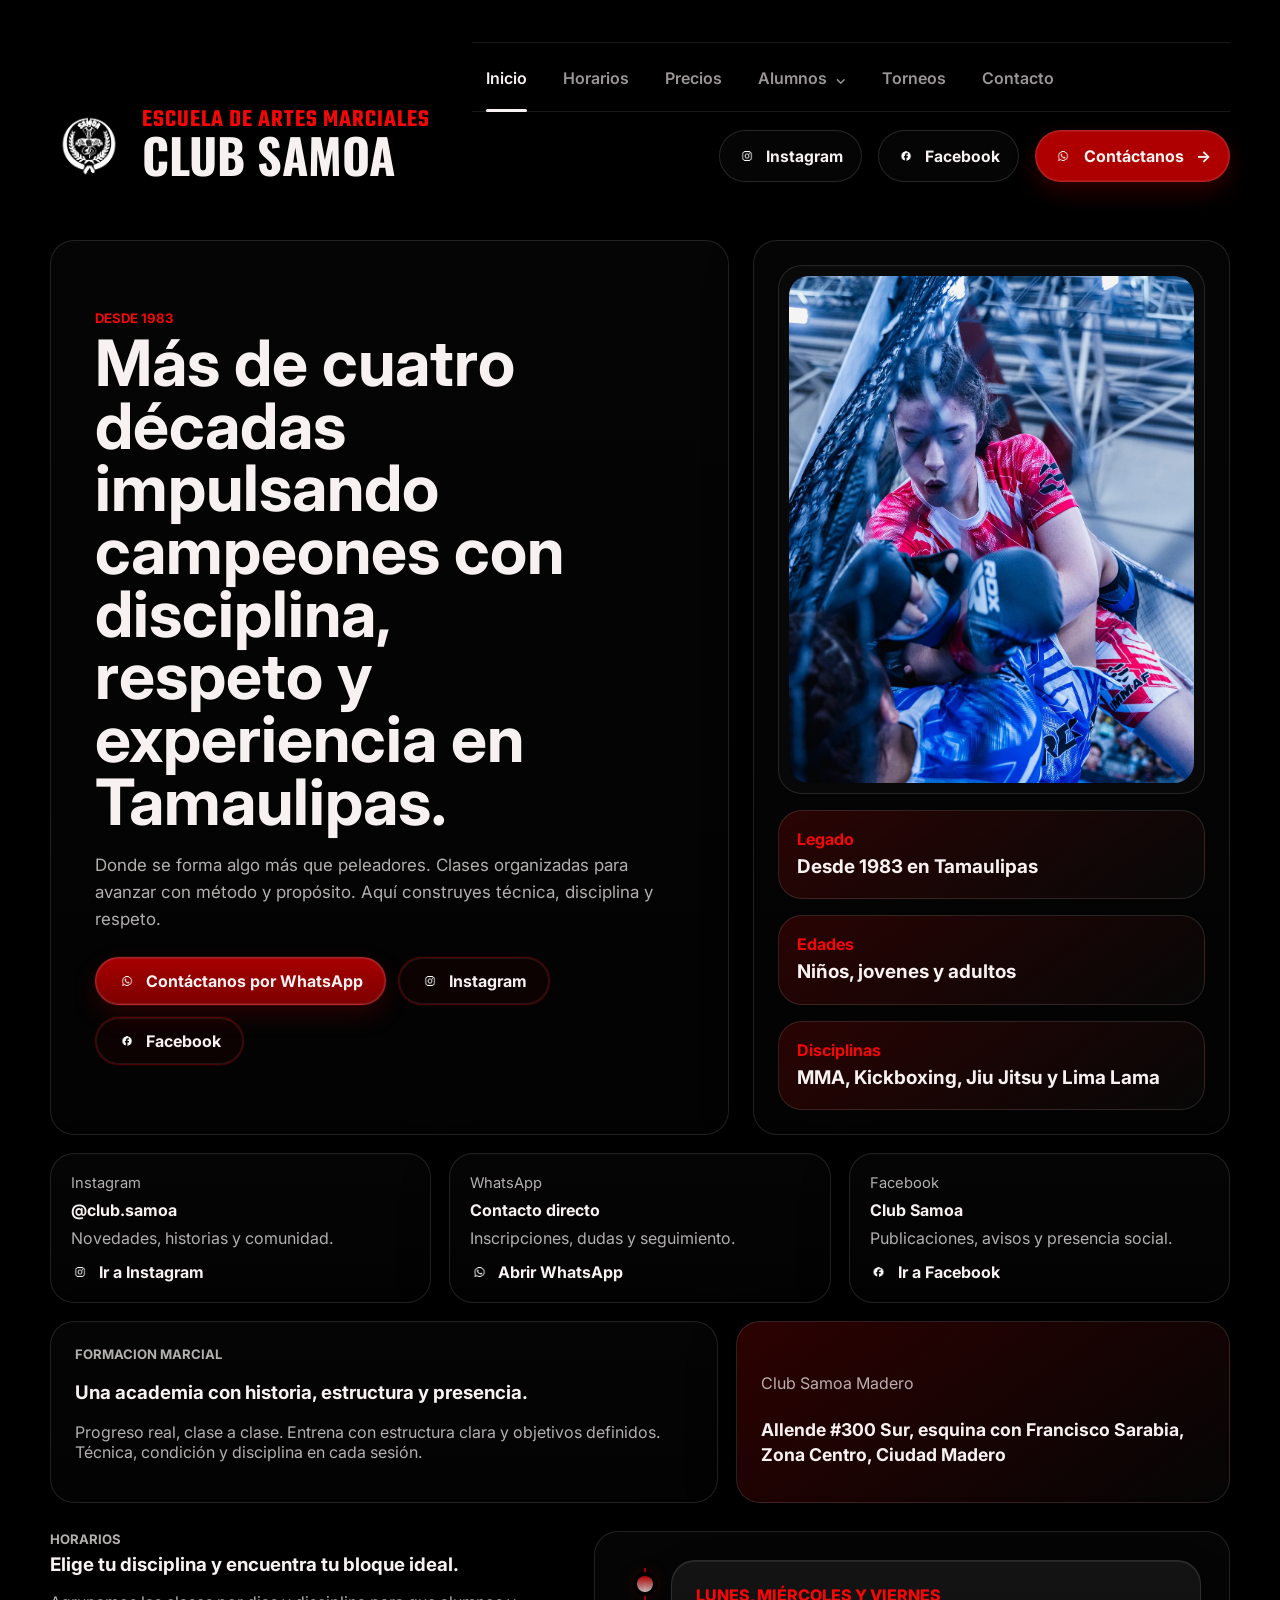
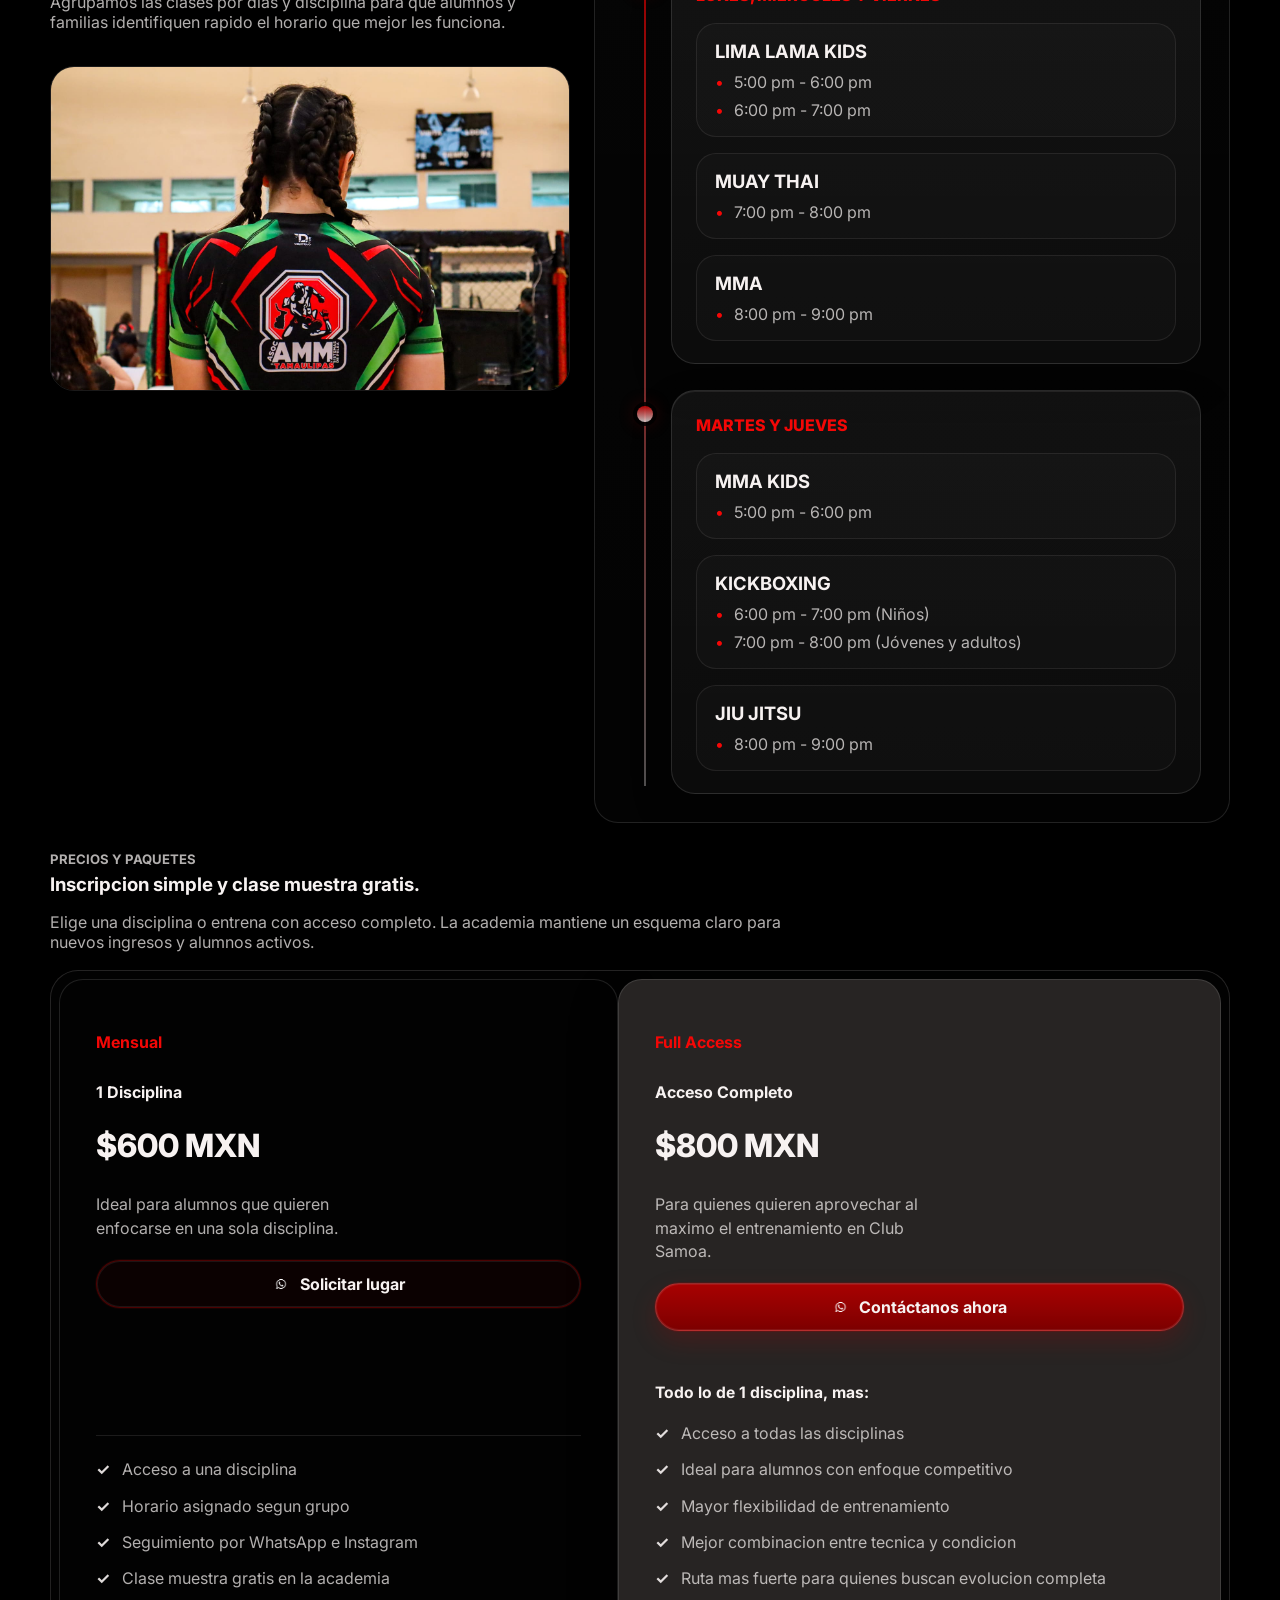
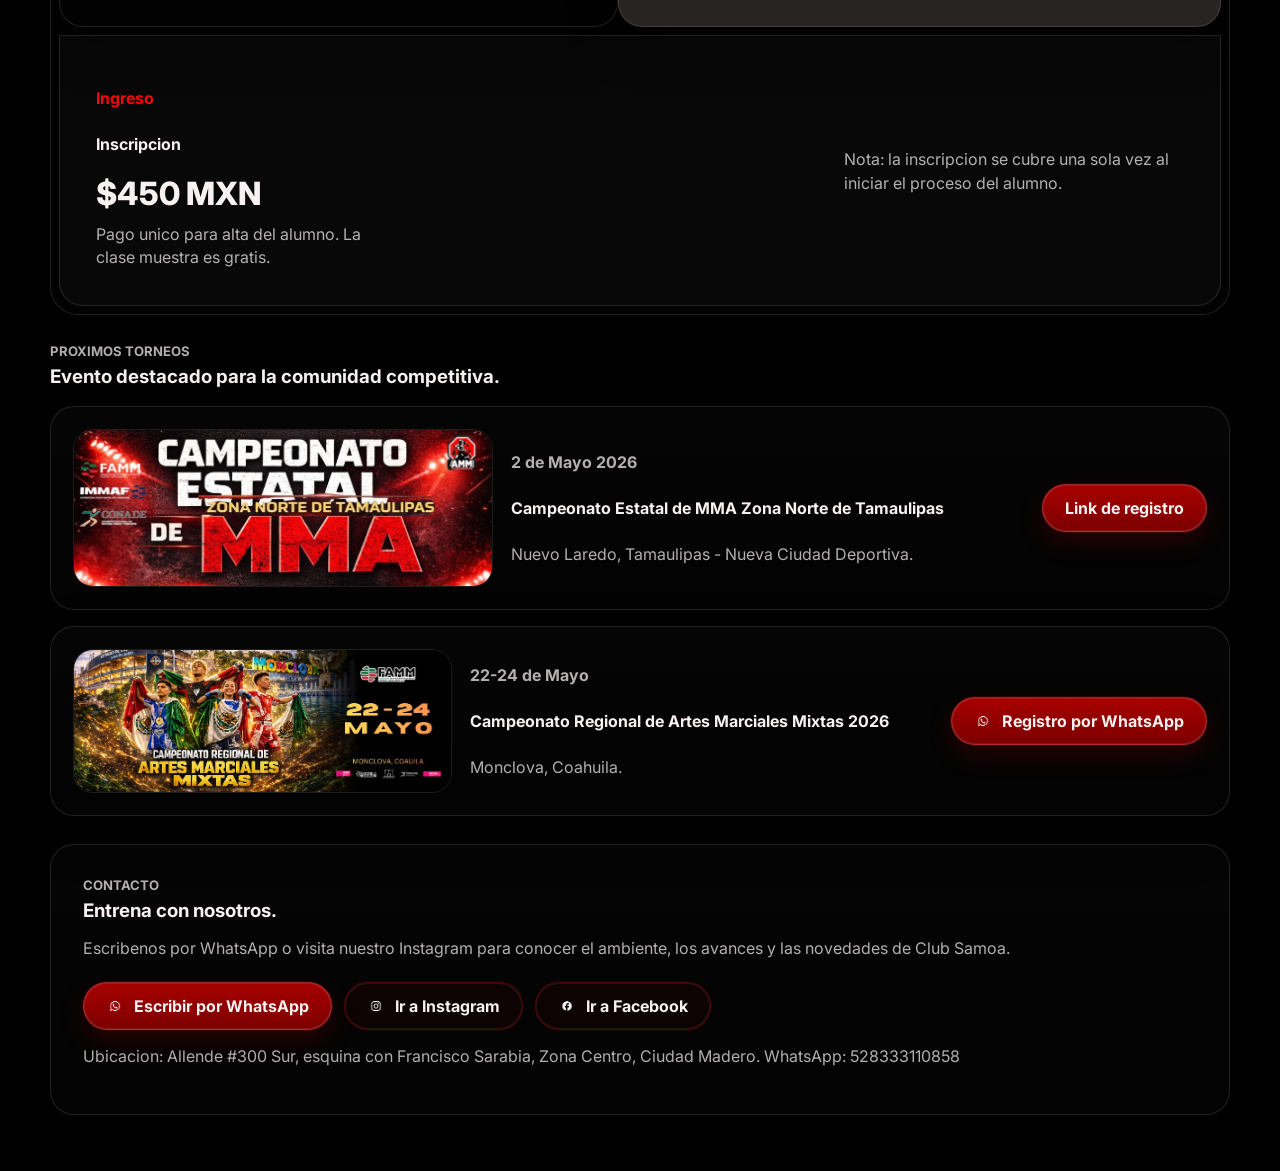
==== index.html @ 696f1189 "Adjust MMA label in class schedule" ====
<!DOCTYPE html>
<html lang="es">
  <head>
    <meta charset="UTF-8" />
    <meta name="viewport" content="width=device-width, initial-scale=1.0" />
    <title>Club Samoa Escuela de Artes Marciales</title>
    <meta
      name="description"
      content="Horarios, precios, paquetes, torneos y contacto de Club Samoa Escuela de Artes Marciales."
    />
    <link rel="preconnect" href="https://fonts.googleapis.com" />
    <link rel="preconnect" href="https://fonts.gstatic.com" crossorigin />
    <link
      href="https://fonts.googleapis.com/css2?family=Inter:wght@400;500;600;700;800&family=Oswald:wght@600;700&family=Teko:wght@500;600&display=swap"
      rel="stylesheet"
    />
    <link rel="icon" type="image/png" href="./images/logo-black.png" />
    <link rel="apple-touch-icon" href="./images/logo-black.png" />
    <link rel="stylesheet" href="./styles.css" />
  </head>
  <body>
    <div class="page-shell">
      <header class="site-header">
        <div class="brand-lockup">
          <img class="brand-logo" src="./images/logo-white.png" alt="Logo de Club Samoa" />
          <div class="brand-wordmark">
            <p class="brand-subtitle">ESCUELA DE ARTES MARCIALES</p>
            <h1 class="brand-title">CLUB SAMOA</h1>
          </div>
        </div>
        <div class="header-right">
          <nav class="site-nav" aria-label="Principal">
            <a href="./index.html" aria-current="page">Inicio</a>
            <a href="#horarios">Horarios</a>
            <a href="#precios">Precios</a>
            <div class="nav-dropdown">
              <button
                class="nav-dropdown-toggle"
                type="button"
                aria-expanded="false"
                aria-controls="students-menu"
              >
                Alumnos <span class="dropdown-caret" aria-hidden="true">⌄</span>
              </button>
              <div class="nav-dropdown-menu" id="students-menu" hidden>
                <a href="./students.html">Portal de alumnos</a>
                <a href="./students.html#uniformes">Uniformes</a>
                <a href="./students.html#examenes">Exámenes</a>
              </div>
            </div>
            <a href="#torneos">Torneos</a>
            <a href="#contacto">Contacto</a>
          </nav>
          <div class="header-actions">
            <a
              class="header-social"
              href="https://www.instagram.com/club.samoa/"
              target="_blank"
              rel="noreferrer"
              ><img class="social-icon" src="./icon-instagram.png" alt="" aria-hidden="true" />Instagram</a
            >
            <a
              class="header-social"
              href="https://www.facebook.com/profile.php?id=100064137453524&locale=es_LA"
              target="_blank"
              rel="noreferrer"
              ><img class="social-icon" src="./icon-facebook.png" alt="" aria-hidden="true" />Facebook</a
            >
            <a
              class="header-cta"
              href="https://wa.me/528333110858"
              target="_blank"
              rel="noreferrer"
              ><img class="social-icon" src="./icon-whatsapp.png" alt="" aria-hidden="true" />Contáctanos <span aria-hidden="true">→</span></a
            >
          </div>
        </div>
      </header>

      <main>
        <section class="hero">
          <div class="hero-copy">
            <p class="eyebrow">Desde 1983</p>
            <h2>Más de cuatro décadas impulsando campeones con disciplina, respeto y experiencia en Tamaulipas.</h2>
            <p class="hero-text">
              Donde se forma algo más que peleadores. Clases organizadas para
              avanzar con método y propósito. Aquí construyes técnica,
              disciplina y respeto.
            </p>
            <div class="hero-actions">
              <a class="button button-primary" href="https://wa.me/528333110858" target="_blank" rel="noreferrer"><img class="social-icon" src="./icon-whatsapp.png" alt="" aria-hidden="true" />Contáctanos por WhatsApp</a>
              <a
                class="button button-secondary"
                href="https://www.instagram.com/club.samoa/"
                target="_blank"
                rel="noreferrer"
                ><img class="social-icon" src="./icon-instagram.png" alt="" aria-hidden="true" />Instagram</a
              >
              <a
                class="button button-secondary"
                href="https://www.facebook.com/profile.php?id=100064137453524&locale=es_LA"
                target="_blank"
                rel="noreferrer"
                ><img class="social-icon" src="./icon-facebook.png" alt="" aria-hidden="true" />Facebook</a
              >
            </div>
          </div>
          <div class="hero-panel">
            <div class="hero-logo-wrap">
              <img class="hero-logo hero-photo" src="./images/valeria.jpg" alt="Valeria entrenando en Club Samoa" />
            </div>
            <div class="hero-stat">
              <span class="stat-label">Legado</span>
              <strong>Desde 1983 en Tamaulipas</strong>
            </div>
            <div class="hero-stat">
              <span class="stat-label">Edades</span>
              <strong>Niños, jovenes y adultos</strong>
            </div>
            <div class="hero-stat">
              <span class="stat-label">Disciplinas</span>
              <strong>MMA, Kickboxing, Jiu Jitsu y Lima Lama</strong>
            </div>
          </div>
        </section>

        <section class="social-strip" aria-label="Conecta con Club Samoa">
          <a
            class="social-card"
            href="https://www.instagram.com/club.samoa/"
            target="_blank"
            rel="noreferrer"
          >
            <span class="social-label">Instagram</span>
            <strong>@club.samoa</strong>
            <span class="social-copy">Novedades, historias y comunidad.</span>
            <span class="social-card-action"><img class="social-icon" src="./icon-instagram.png" alt="" aria-hidden="true" />Ir a Instagram</span>
          </a>
          <a class="social-card" href="https://wa.me/528333110858" target="_blank" rel="noreferrer">
            <span class="social-label">WhatsApp</span>
            <strong>Contacto directo</strong>
            <span class="social-copy">Inscripciones, dudas y seguimiento.</span>
            <span class="social-card-action"><img class="social-icon" src="./icon-whatsapp.png" alt="" aria-hidden="true" />Abrir WhatsApp</span>
          </a>
          <a
            class="social-card"
            href="https://www.facebook.com/profile.php?id=100064137453524&locale=es_LA"
            target="_blank"
            rel="noreferrer"
          >
            <span class="social-label">Facebook</span>
            <strong>Club Samoa</strong>
            <span class="social-copy">Publicaciones, avisos y presencia social.</span>
            <span class="social-card-action"><img class="social-icon" src="./icon-facebook.png" alt="" aria-hidden="true" />Ir a Facebook</span>
          </a>
        </section>

        <section class="legacy-band" aria-label="Legado Club Samoa">
          <div class="legacy-copy">
            <p class="eyebrow">Formacion Marcial</p>
            <h3>Una academia con historia, estructura y presencia.</h3>
            <p>
              Progreso real, clase a clase. Entrena con estructura clara y
              objetivos definidos. Técnica, condición y disciplina en cada
              sesión.
            </p>
          </div>
          <div class="legacy-quote">
            <p>
              Club Samoa Madero
            </p>
            <strong>
              Allende #300 Sur, esquina con Francisco Sarabia, Zona Centro,
              Ciudad Madero
            </strong>
          </div>
        </section>

        <section class="section-grid" id="horarios">
          <div class="section-heading">
            <p class="eyebrow">Horarios</p>
            <h3>Elige tu disciplina y encuentra tu bloque ideal.</h3>
            <p>
              Agrupamos las clases por dias y disciplina para que alumnos y
              familias identifiquen rapido el horario que mejor les funciona.
            </p>
            <img
              class="section-feature-image schedule-feature-image"
              src="./images/class.jpeg"
              alt="Clases en Club Samoa"
            />
          </div>
          <div class="schedule-panel">
            <div class="schedule-timeline" aria-label="Horarios por grupo de dias">
                <article class="schedule-event">
                  <div class="schedule-node" aria-hidden="true"></div>
                  <div class="schedule-card">
                    <p class="schedule-days">Lunes, Miércoles y Viernes</p>
                    <div class="schedule-groups">
                      <section class="schedule-group">
                        <h4>LIMA LAMA KIDS</h4>
                        <ul>
                          <li>5:00 pm - 6:00 pm</li>
                          <li>6:00 pm - 7:00 pm</li>
                        </ul>
                      </section>
                      <section class="schedule-group">
                        <h4>MUAY THAI</h4>
                        <ul>
                          <li>7:00 pm - 8:00 pm</li>
                        </ul>
                      </section>
                      <section class="schedule-group">
                        <h4>MMA</h4>
                        <ul>
                          <li>8:00 pm - 9:00 pm</li>
                        </ul>
                      </section>
                    </div>
                  </div>
                </article>
                <article class="schedule-event">
                  <div class="schedule-node" aria-hidden="true"></div>
                  <div class="schedule-card">
                    <p class="schedule-days">Martes y Jueves</p>
                    <div class="schedule-groups">
                      <section class="schedule-group">
                        <h4>MMA KIDS</h4>
                        <ul>
                          <li>5:00 pm - 6:00 pm</li>
                        </ul>
                      </section>
                      <section class="schedule-group">
                        <h4>KICKBOXING</h4>
                        <ul>
                          <li>6:00 pm - 7:00 pm (Niños)</li>
                          <li>7:00 pm - 8:00 pm (Jóvenes y adultos)</li>
                        </ul>
                      </section>
                      <section class="schedule-group">
                        <h4>JIU JITSU</h4>
                        <ul>
                          <li>8:00 pm - 9:00 pm</li>
                        </ul>
                      </section>
                    </div>
                  </div>
                </article>
            </div>
          </div>
        </section>

        <section class="section-stack" id="precios">
          <div class="section-heading pricing-heading">
            <p class="eyebrow">Precios y Paquetes</p>
            <h3>Inscripcion simple y clase muestra gratis.</h3>
            <p>
              Elige una disciplina o entrena con acceso completo. La academia
              mantiene un esquema claro para nuevos ingresos y alumnos activos.
            </p>
          </div>
          <div class="pricing-shell">
            <div class="pricing-grid pricing-grid-compare">
            <article class="pricing-card pricing-card-base">
              <div class="pricing-top">
              <p class="price-tag">Mensual</p>
              <h4>1 Disciplina</h4>
              <p class="price">$600 MXN</p>
              <p class="pricing-description">
                Ideal para alumnos que quieren enfocarse en una sola disciplina.
              </p>
              <a class="button button-secondary pricing-button" href="https://wa.me/528333110858" target="_blank" rel="noreferrer">
                <img class="social-icon" src="./icon-whatsapp.png" alt="" aria-hidden="true" />Solicitar lugar
              </a>
              </div>
              <ul>
                <li><span class="check-mark">✓</span> Acceso a una disciplina</li>
                <li><span class="check-mark">✓</span> Horario asignado segun grupo</li>
                <li><span class="check-mark">✓</span> Seguimiento por WhatsApp e Instagram</li>
                <li><span class="check-mark">✓</span> Clase muestra gratis en la academia</li>
              </ul>
            </article>
            <article class="pricing-card pricing-card-highlight">
              <div class="pricing-top">
              <p class="price-tag">Full Access</p>
              <h4>Acceso Completo</h4>
              <p class="price">$800 MXN</p>
              <p class="pricing-description">
                Para quienes quieren aprovechar al maximo el entrenamiento en Club Samoa.
              </p>
              <a class="button button-primary pricing-button" href="https://wa.me/528333110858" target="_blank" rel="noreferrer">
                <img class="social-icon" src="./icon-whatsapp.png" alt="" aria-hidden="true" />Contáctanos ahora
              </a>
              </div>
              <div class="pricing-plus">Todo lo de 1 disciplina, mas:</div>
              <ul>
                <li><span class="check-mark">✓</span> Acceso a todas las disciplinas</li>
                <li><span class="check-mark">✓</span> Ideal para alumnos con enfoque competitivo</li>
                <li><span class="check-mark">✓</span> Mayor flexibilidad de entrenamiento</li>
                <li><span class="check-mark">✓</span> Mejor combinacion entre tecnica y condicion</li>
                <li><span class="check-mark">✓</span> Ruta mas fuerte para quienes buscan evolucion completa</li>
              </ul>
            </article>
            </div>
            <article class="pricing-card pricing-card-footer">
              <div class="pricing-footer-copy">
                <p class="price-tag">Ingreso</p>
                <h4>Inscripcion</h4>
                <p class="price">$450 MXN</p>
                <p class="pricing-description">
                  Pago unico para alta del alumno. La clase muestra es gratis.
                </p>
              </div>
              <p class="pricing-note">
                Nota: la inscripcion se cubre una sola vez al iniciar el proceso del alumno.
              </p>
            </article>
          </div>
        </section>

        <section class="section-stack" id="torneos">
          <div class="section-heading">
            <p class="eyebrow">Proximos Torneos</p>
            <h3>Evento destacado para la comunidad competitiva.</h3>
          </div>
          <div class="events-list">
            <article class="event-card featured-event-card">
              <img
                class="event-poster"
                src="./images/estatal-znorte2026.jpeg"
                alt="Poster del Campeonato Estatal de MMA Zona Norte de Tamaulipas"
              />
              <div class="event-copy">
                <p class="event-date">2 de Mayo 2026</p>
                <h4>Campeonato Estatal de MMA Zona Norte de Tamaulipas</h4>
                <p>Nuevo Laredo, Tamaulipas - Nueva Ciudad Deportiva.</p>
              </div>
              <a
                class="button button-primary"
                href="https://famm.smoothcomp.com/en/event/31781"
                target="_blank"
                rel="noreferrer"
              >
                Link de registro
              </a>
            </article>
            <article class="event-card featured-event-card">
              <img
                class="event-poster"
                src="./images/regional2026.jpg"
                alt="Poster del Campeonato Regional de Artes Marciales Mixtas 2026"
              />
              <div class="event-copy">
                <p class="event-date">22-24 de Mayo</p>
                <h4>Campeonato Regional de Artes Marciales Mixtas 2026</h4>
                <p>Monclova, Coahuila.</p>
              </div>
              <a
                class="button button-primary"
                href="https://wa.me/528333110858"
                target="_blank"
                rel="noreferrer"
              >
                <img class="social-icon" src="./icon-whatsapp.png" alt="" aria-hidden="true" />Registro por WhatsApp
              </a>
            </article>
          </div>
        </section>

        <section class="contact-section" id="contacto">
          <div class="section-heading">
            <p class="eyebrow">Contacto</p>
            <h3>Entrena con nosotros.</h3>
            <p>
              Escribenos por WhatsApp o visita nuestro Instagram para conocer el
              ambiente, los avances y las novedades de Club Samoa.
            </p>
          </div>
          <div class="contact-actions">
            <a
              class="button button-primary"
              id="whatsapp-link"
              href="https://wa.me/528333110858"
              target="_blank"
              rel="noreferrer"
              ><img class="social-icon" src="./icon-whatsapp.png" alt="" aria-hidden="true" />Escribir por WhatsApp</a
            >
            <a
              class="button button-secondary"
              href="https://www.instagram.com/club.samoa/"
              target="_blank"
              rel="noreferrer"
              ><img class="social-icon" src="./icon-instagram.png" alt="" aria-hidden="true" />Ir a Instagram</a
            >
            <a
              class="button button-secondary"
              href="https://www.facebook.com/profile.php?id=100064137453524&locale=es_LA"
              target="_blank"
              rel="noreferrer"
              ><img class="social-icon" src="./icon-facebook.png" alt="" aria-hidden="true" />Ir a Facebook</a
            >
          </div>
          <p class="contact-note">
            Ubicacion: Allende #300 Sur, esquina con Francisco Sarabia, Zona
            Centro, Ciudad Madero. WhatsApp: <span id="whatsapp-placeholder">528333110858</span>
          </p>
        </section>
      </main>
    </div>

    <script src="./script.js"></script>
  </body>
  </html>
---- styles.css ----
:root {
  --bg: #0c0907;
  --bg-soft: #17110f;
  --panel: #13100e;
  --line: rgba(247, 242, 241, 0.12);
  --text: #f7f2f1;
  --muted: rgba(247, 242, 241, 0.72);
  --brand: #f40706;
  --brand-deep: #a10405;
  --button-red: #ae0000;
  --button-red-deep: #7f0000;
  --surface: #f7f2f1;
  --surface-text: #0c0907;
  --shadow: 0 18px 50px rgba(0, 0, 0, 0.28);
}

* {
  box-sizing: border-box;
}

[hidden] {
  display: none !important;
}

html {
  scroll-behavior: smooth;
}

body {
  margin: 0;
  font-family: "Inter", sans-serif;
  background: #000000;
  color: var(--text);
}

a {
  color: inherit;
  text-decoration: none;
}

button,
input,
select,
textarea {
  font: inherit;
}

.page-shell {
  width: min(1180px, calc(100% - 32px));
  margin: 0 auto;
  padding: 28px 0 56px;
}

.site-header {
  display: grid;
  grid-template-columns: auto minmax(0, 1fr);
  align-items: end;
  gap: 24px 42px;
  padding: 14px 0 30px;
}

.brand-lockup {
  display: flex;
  align-items: center;
  gap: 14px;
  flex-shrink: 0;
}

.header-right {
  min-width: 0;
  display: grid;
  gap: 18px;
  align-self: stretch;
}

.brand-logo {
  width: 78px;
  height: 78px;
  object-fit: contain;
  background: transparent;
  border: 0;
  border-radius: 0;
}

.hero-copy h2,
.section-page-title,
.section-heading h3,
.pricing-card h4,
.event-card h4 {
  margin: 0;
}

.section-page-title {
  font-size: clamp(2rem, 4vw, 3rem);
  line-height: 0.96;
  color: var(--surface);
  margin-bottom: 14px;
}

.brand-wordmark {
  display: grid;
  gap: 2px;
}

.brand-subtitle {
  margin: 0;
  color: var(--brand);
  font-family: "Teko", sans-serif;
  font-size: 1.55rem;
  font-weight: 600;
  line-height: 0.9;
  letter-spacing: 0.04em;
}

.brand-title {
  margin: 0;
  color: var(--surface);
  font-family: "Oswald", sans-serif;
  font-size: 3rem;
  font-weight: 700;
  line-height: 0.92;
}

.eyebrow {
  margin: 0 0 6px;
  text-transform: uppercase;
  letter-spacing: 0;
  font-size: 0.82rem;
  color: var(--brand);
  font-weight: 700;
}

.site-nav {
  position: relative;
  display: flex;
  gap: 8px;
  flex-wrap: wrap;
  color: rgba(247, 242, 241, 0.62);
  font-size: 1rem;
  font-weight: 600;
  justify-content: flex-start;
  align-self: start;
  padding: 16px 0 14px;
}

.site-nav::before,
.site-nav::after {
  content: "";
  position: absolute;
  left: 0;
  right: 0;
  height: 1px;
  background: rgba(247, 242, 241, 0.1);
}

.site-nav::before {
  top: 0;
}

.site-nav::after {
  bottom: 0;
}

.site-nav a {
  position: relative;
  padding: 10px 14px;
  border-radius: 14px;
  transition:
    color 180ms ease,
    background 180ms ease;
}

.site-nav a[aria-current="page"] {
  color: var(--surface);
}

.site-nav a[aria-current="page"]::after {
  content: "";
  position: absolute;
  left: 14px;
  right: 14px;
  bottom: -14px;
  height: 3px;
  border-radius: 999px;
  background: var(--surface);
}

.nav-dropdown {
  position: relative;
}

.nav-dropdown-toggle {
  border: 0;
  padding: 10px 14px;
  border-radius: 14px;
  background: transparent;
  color: inherit;
  display: inline-flex;
  align-items: center;
  gap: 8px;
  font: inherit;
  font-weight: inherit;
  cursor: pointer;
  transition:
    color 180ms ease,
    background 180ms ease;
}

.nav-dropdown-toggle:hover,
.nav-dropdown-toggle:focus-visible,
.nav-dropdown.is-open .nav-dropdown-toggle {
  color: var(--text);
  background: rgba(255, 255, 255, 0.04);
  outline: none;
}

.dropdown-caret {
  font-size: 0.9em;
  transition: transform 180ms ease;
}

.nav-dropdown.is-open .dropdown-caret {
  transform: rotate(180deg);
}

.nav-dropdown-menu {
  position: absolute;
  top: calc(100% + 10px);
  left: 0;
  min-width: 250px;
  padding: 12px;
  display: grid;
  gap: 6px;
  border: 1px solid rgba(247, 242, 241, 0.12);
  border-radius: 28px;
  background:
    linear-gradient(135deg, rgba(174, 0, 0, 0.95), rgba(127, 0, 0, 0.92));
  box-shadow:
    0 18px 40px rgba(0, 0, 0, 0.28),
    inset 0 1px 0 rgba(247, 242, 241, 0.1);
  z-index: 20;
}

.nav-dropdown-menu a {
  padding: 12px 16px;
  border-radius: 18px;
  color: var(--surface);
}

.nav-dropdown-menu a:hover,
.nav-dropdown-menu a:focus-visible {
  background: rgba(247, 242, 241, 0.1);
  outline: none;
}

.site-nav a:hover,
.site-nav a:focus-visible {
  color: var(--text);
  background: rgba(255, 255, 255, 0.04);
  outline: none;
}

.header-actions {
  display: flex;
  align-items: center;
  gap: 16px;
  flex-wrap: wrap;
  justify-content: flex-end;
  align-self: end;
}

.header-social {
  min-height: 52px;
  padding: 0 18px;
  display: inline-flex;
  align-items: center;
  justify-content: center;
  gap: 10px;
  border: 1px solid rgba(247, 242, 241, 0.14);
  border-radius: 999px;
  background: rgba(255, 255, 255, 0.02);
  color: var(--text);
  font-size: 0.98rem;
  font-weight: 700;
  transition:
    color 180ms ease,
    transform 180ms ease,
    background 180ms ease;
}

.header-social:hover,
.header-social:focus-visible {
  color: rgba(247, 242, 241, 0.88);
  transform: translateY(-1px);
  background: rgba(255, 255, 255, 0.04);
  outline: none;
}

.header-cta {
  min-height: 52px;
  padding: 0 18px;
  display: inline-flex;
  align-items: center;
  gap: 12px;
  border-radius: 999px;
  background: var(--button-red);
  color: var(--surface);
  border: 1px solid rgba(247, 242, 241, 0.14);
  box-shadow:
    inset 0 0 0 1px rgba(247, 242, 241, 0.08),
    0 10px 24px rgba(174, 0, 0, 0.28);
  font-size: 1rem;
  font-weight: 700;
  transition:
    transform 180ms ease,
    background 180ms ease,
    box-shadow 180ms ease;
}

.header-cta:hover,
.header-cta:focus-visible {
  transform: translateY(-1px);
  background: var(--button-red-deep);
  box-shadow:
    inset 0 0 0 1px rgba(247, 242, 241, 0.1),
    0 12px 28px rgba(174, 0, 0, 0.34);
  outline: none;
}

.social-icon {
  width: 18px;
  height: 18px;
  object-fit: contain;
  flex: 0 0 18px;
}

.hero,
.section-grid,
.section-stack,
.dual-layout,
.contact-section {
  margin-top: 28px;
}

.hero {
  display: grid;
  grid-template-columns: 1.35fr 0.95fr;
  gap: 24px;
  align-items: stretch;
}

.hero-students {
  grid-template-columns: 1.08fr 0.92fr;
}

.hero-copy,
.hero-panel,
.schedule-panel,
.pricing-card,
.data-form,
.event-card,
.social-card,
.contact-section {
  border: 1px solid var(--line);
  background: linear-gradient(180deg, rgba(255, 255, 255, 0.02), rgba(255, 255, 255, 0.01));
  box-shadow: var(--shadow);
  border-radius: 24px;
}

.hero-copy {
  padding: 44px;
  min-height: 440px;
  display: flex;
  flex-direction: column;
  justify-content: center;
}

.hero-copy h2 {
  font-size: clamp(2.6rem, 5vw, 4.6rem);
  line-height: 0.98;
  max-width: 12ch;
}

.hero-text,
.section-heading p,
.social-copy,
.event-card p,
.contact-note,
.hero-kicker,
.legacy-band p {
  color: var(--muted);
}

.hero-text {
  font-size: 1.06rem;
  line-height: 1.6;
  max-width: 56ch;
  margin: 18px 0 0;
}

.hero-kicker {
  margin: 18px 0 0;
  max-width: 52ch;
  line-height: 1.6;
}

.hero-actions,
.contact-actions {
  display: flex;
  gap: 12px;
  flex-wrap: wrap;
  margin-top: 24px;
}

.button-text-only {
  justify-content: center;
  text-align: center;
}

.button {
  --button-bg: rgba(244, 7, 6, 0.08);
  --button-text: var(--surface);
  --button-border: rgba(244, 7, 6, 0.36);
  --button-hover-border: rgba(247, 242, 241, 0.92);
  min-height: 48px;
  padding: 12px 22px;
  display: inline-flex;
  align-items: center;
  justify-content: center;
  position: relative;
  overflow: hidden;
  isolation: isolate;
  border: 1px solid var(--button-border);
  border-radius: 999px;
  font-weight: 700;
  gap: 10px;
  color: var(--button-text);
  background: var(--button-bg);
  box-shadow:
    inset 0 0 0 1px rgba(247, 242, 241, 0.08),
    0 0 0 1px rgba(244, 7, 6, 0.08);
  transition:
    border-color 220ms ease,
    box-shadow 220ms ease,
    background 220ms ease,
    transform 220ms ease;
}

.button::before {
  content: "";
  position: absolute;
  inset: -30%;
  width: 38%;
  background: linear-gradient(
    90deg,
    rgba(247, 242, 241, 0),
    rgba(247, 242, 241, 0.92),
    rgba(247, 242, 241, 0)
  );
  opacity: 0;
  transform: translateX(-220%) skewX(-24deg);
  transition:
    transform 620ms ease,
    opacity 220ms ease;
  pointer-events: none;
  z-index: 0;
}

.button::after {
  content: "";
  position: absolute;
  left: 12%;
  right: 12%;
  bottom: -1px;
  height: 1px;
  background: linear-gradient(
    90deg,
    rgba(247, 242, 241, 0),
    rgba(247, 242, 241, 0.92),
    rgba(247, 242, 241, 0)
  );
  opacity: 0.42;
  transition:
    opacity 220ms ease,
    left 220ms ease,
    right 220ms ease;
  pointer-events: none;
}

.button > * {
  position: relative;
  z-index: 1;
}

.button-primary {
  --button-bg: linear-gradient(180deg, rgba(174, 0, 0, 0.96), rgba(127, 0, 0, 0.98));
  --button-border: rgba(247, 242, 241, 0.18);
  --button-hover-border: rgba(247, 242, 241, 0.96);
  box-shadow:
    inset 0 0 0 1px rgba(247, 242, 241, 0.08),
    0 0 0 1px rgba(174, 0, 0, 0.2),
    0 10px 24px rgba(174, 0, 0, 0.22);
}

.button-primary:hover,
.button-primary:focus-visible {
  transform: translateY(-1px);
}

.button-secondary {
  --button-bg: rgba(244, 7, 6, 0.04);
  --button-border: rgba(244, 7, 6, 0.28);
  --button-hover-border: rgba(247, 242, 241, 0.88);
}

.button:hover,
.button:focus-visible {
  border-color: var(--button-hover-border);
  box-shadow:
    inset 0 0 0 1px rgba(247, 242, 241, 0.12),
    0 0 18px rgba(247, 242, 241, 0.14),
    0 0 30px rgba(244, 7, 6, 0.16);
  outline: none;
}

.button:hover::before,
.button:focus-visible::before {
  opacity: 1;
  transform: translateX(260%) skewX(-24deg);
}

.button:hover::after,
.button:focus-visible::after {
  opacity: 1;
  left: 9%;
  right: 9%;
}

.button-secondary:hover,
.button-secondary:focus-visible {
  background: rgba(244, 7, 6, 0.08);
}

.hero-panel {
  padding: 24px;
  display: grid;
  gap: 16px;
  align-content: center;
}

.hero-logo-wrap {
  display: grid;
  place-items: center;
  padding: 10px;
  border: 1px solid var(--line);
  background: rgba(255, 255, 255, 0.02);
  border-radius: 24px;
}

.hero-logo {
  width: min(100%, 280px);
  aspect-ratio: 1;
  object-fit: contain;
  background: transparent;
  padding: 0;
}

.hero-photo {
  width: 100%;
  height: min(100%, 520px);
  aspect-ratio: 4 / 5;
  object-fit: cover;
  border-radius: 20px;
}

.hero-stat {
  padding: 18px;
  border: 1px solid var(--line);
  background:
    linear-gradient(145deg, rgba(244, 7, 6, 0.16), rgba(255, 255, 255, 0.02));
  border-radius: 24px;
}

.hero-stat strong {
  display: block;
  font-size: 1.18rem;
  margin-top: 4px;
  line-height: 1.45;
}

.stat-label,
.price-tag,
.event-date {
  color: var(--brand);
  font-weight: 700;
}

.social-strip {
  display: grid;
  grid-template-columns: repeat(3, minmax(0, 1fr));
  gap: 18px;
  margin-top: 18px;
}

.social-card {
  padding: 20px;
  display: grid;
  gap: 8px;
}

.social-label {
  color: var(--muted);
  font-size: 0.92rem;
}

.social-card-action {
  margin-top: 6px;
  display: inline-flex;
  align-items: center;
  gap: 10px;
  color: var(--text);
  font-weight: 700;
}

.legacy-band {
  display: grid;
  grid-template-columns: 1.15fr 0.85fr;
  gap: 18px;
  margin-top: 18px;
}

.legacy-copy,
.legacy-quote {
  border: 1px solid var(--line);
  background: linear-gradient(180deg, rgba(255, 255, 255, 0.02), rgba(255, 255, 255, 0.01));
  box-shadow: var(--shadow);
  padding: 24px;
  border-radius: 24px;
}

.legacy-quote {
  display: grid;
  align-content: center;
  gap: 8px;
  background: linear-gradient(145deg, rgba(244, 7, 6, 0.18), rgba(255, 255, 255, 0.02));
}

.legacy-quote strong {
  font-size: 1.1rem;
  line-height: 1.45;
}

.section-grid,
.dual-layout {
  display: grid;
  grid-template-columns: 0.9fr 1.1fr;
  gap: 24px;
  align-items: start;
}

.dual-layout.reverse {
  grid-template-columns: 1.1fr 0.9fr;
}

.student-section {
  grid-template-columns: 0.9fr 1.1fr;
}

.section-feature-image {
  width: 100%;
  aspect-ratio: 16 / 10;
  object-fit: cover;
  border-radius: 24px;
  margin-bottom: 18px;
  border: 1px solid rgba(247, 242, 241, 0.1);
  box-shadow:
    0 18px 36px rgba(0, 0, 0, 0.2),
    inset 0 1px 0 rgba(247, 242, 241, 0.06);
}

.section-stack .section-heading {
  margin-bottom: 18px;
}

.schedule-panel {
  overflow: hidden;
  border-radius: 24px;
  padding: 28px 28px 28px 42px;
  position: relative;
}

.schedule-feature-image {
  margin-top: 18px;
}

.schedule-timeline {
  position: relative;
  display: grid;
  gap: 26px;
}

.schedule-timeline::before {
  content: "";
  position: absolute;
  left: 7px;
  top: 8px;
  bottom: 8px;
  width: 2px;
  background: linear-gradient(180deg, rgba(174, 0, 0, 0.9), rgba(247, 242, 241, 0.32));
}

.schedule-event {
  position: relative;
  display: flex;
  gap: 18px;
  align-items: flex-start;
}

.schedule-node {
  position: relative;
  z-index: 1;
  width: 16px;
  height: 16px;
  margin-top: 16px;
  border-radius: 999px;
  background: linear-gradient(180deg, rgba(174, 0, 0, 1), rgba(247, 242, 241, 0.75));
  box-shadow:
    0 0 0 4px rgba(0, 0, 0, 0.86),
    0 0 18px rgba(174, 0, 0, 0.4);
  flex: 0 0 16px;
}

.schedule-card {
  flex: 1;
  padding: 24px 24px 22px;
  border: 1px solid rgba(247, 242, 241, 0.12);
  border-radius: 24px;
  background:
    linear-gradient(180deg, rgba(255, 255, 255, 0.04), rgba(255, 255, 255, 0.015)),
    rgba(255, 255, 255, 0.02);
  box-shadow:
    0 18px 40px rgba(0, 0, 0, 0.24),
    inset 0 1px 0 rgba(247, 242, 241, 0.08);
}

.schedule-days {
  margin: 0 0 18px;
  color: var(--brand);
  font-size: 1rem;
  font-weight: 800;
  text-transform: uppercase;
}

.schedule-groups {
  display: grid;
  gap: 16px;
}

.schedule-group {
  padding: 16px 18px;
  border: 1px solid rgba(247, 242, 241, 0.08);
  border-radius: 20px;
  background: rgba(255, 255, 255, 0.02);
}

.schedule-group h4 {
  margin: 0 0 10px;
  font-size: 1.15rem;
  font-weight: 700;
  color: var(--surface);
}

.schedule-group ul {
  margin: 0;
  padding: 0;
  list-style: none;
  display: grid;
  gap: 8px;
  color: var(--muted);
}

.schedule-group li::before {
  content: "•";
  color: var(--brand);
  margin-right: 10px;
}

.pricing-heading {
  max-width: 760px;
}

.pricing-shell {
  border: 1px solid rgba(247, 242, 241, 0.14);
  border-radius: 28px;
  padding: 8px;
  background: rgba(255, 255, 255, 0.01);
  box-shadow: var(--shadow);
}

.pricing-grid {
  display: grid;
  grid-template-columns: repeat(3, minmax(0, 1fr));
  gap: 18px;
}

.pricing-grid-compare {
  grid-template-columns: minmax(0, 1fr) minmax(0, 1.08fr);
  gap: 0;
}

.pricing-card {
  padding: 36px;
}

.pricing-card-base,
.pricing-card-highlight,
.pricing-card-footer {
  min-height: 100%;
  display: flex;
  flex-direction: column;
  justify-content: space-between;
}

.pricing-card-base {
  background: #020202;
  border-radius: 24px;
}

.pricing-card-highlight {
  background: #272423;
  border-radius: 24px;
}

.pricing-card-footer {
  margin-top: 8px;
  border-radius: 0 0 24px 24px;
  background: #080808;
  flex-direction: row;
  align-items: center;
  gap: 18px;
}

.pricing-top {
  display: grid;
  gap: 14px;
}

.pricing-description {
  margin: 0;
  color: var(--muted);
  font-size: 1rem;
  line-height: 1.45;
  max-width: 30ch;
}

.pricing-button {
  width: 100%;
  margin-top: 6px;
}

.pricing-plus {
  margin-top: 52px;
  font-size: 0.98rem;
  font-weight: 700;
}

.price {
  font-size: 2rem;
  font-weight: 800;
  margin: 10px 0 14px;
}

.pricing-card ul {
  list-style: none;
  margin: 0;
  padding: 0;
  color: var(--muted);
  display: grid;
  gap: 14px;
}

.pricing-card-base ul {
  border-top: 1px solid rgba(247, 242, 241, 0.1);
  padding-top: 22px;
  margin-top: auto;
}

.pricing-card-highlight ul {
  margin-top: 20px;
}

.pricing-card li {
  display: flex;
  align-items: center;
  gap: 12px;
  font-size: 1rem;
  line-height: 1.4;
}

.check-mark {
  color: var(--surface);
  opacity: 0.9;
  font-weight: 700;
}

.pricing-footer-copy {
  display: grid;
  gap: 10px;
  flex: 1;
}

.pricing-card-footer .price {
  margin-bottom: 0;
}

.pricing-note {
  margin: 0;
  max-width: 34ch;
  color: var(--muted);
  font-size: 1rem;
  line-height: 1.5;
}

.data-form {
  display: grid;
  gap: 18px;
  padding: 28px;
  border: 1px solid rgba(244, 7, 6, 0.18);
  background:
    linear-gradient(180deg, rgba(244, 7, 6, 0.1), rgba(255, 255, 255, 0.02)),
    rgba(18, 6, 7, 0.76);
  backdrop-filter: blur(18px) saturate(125%);
  -webkit-backdrop-filter: blur(18px) saturate(125%);
  box-shadow:
    inset 0 1px 0 rgba(247, 242, 241, 0.08),
    0 20px 48px rgba(0, 0, 0, 0.28),
    0 0 0 1px rgba(244, 7, 6, 0.06);
  border-radius: 24px;
}

.form-field {
  display: grid;
  gap: 9px;
}

.field-label {
  display: inline-flex;
  align-items: center;
  gap: 8px;
  font-size: 1.05rem;
  font-weight: 700;
  color: var(--text);
}

.required-mark {
  color: rgba(247, 242, 241, 0.88);
}

.field-note {
  color: rgba(247, 242, 241, 0.62);
  font-size: 0.86rem;
  line-height: 1.4;
}

.data-form input,
.data-form select,
.data-form textarea {
  width: 100%;
  min-height: 60px;
  padding: 16px 18px;
  border: 1px solid rgba(247, 242, 241, 0.18);
  border-radius: 22px;
  background:
    linear-gradient(180deg, rgba(244, 7, 6, 0.1), rgba(255, 255, 255, 0.03)),
    rgba(255, 255, 255, 0.035);
  color: var(--text);
  box-shadow:
    inset 0 1px 0 rgba(247, 242, 241, 0.07),
    0 10px 24px rgba(0, 0, 0, 0.18);
  transition:
    border-color 180ms ease,
    box-shadow 180ms ease,
    background 180ms ease,
    transform 180ms ease;
  resize: vertical;
}

.data-form textarea {
  min-height: 138px;
}

.data-form input::placeholder,
.data-form textarea::placeholder {
  color: rgba(247, 242, 241, 0.46);
}

.data-form input:focus,
.data-form select:focus,
.data-form textarea:focus {
  outline: none;
  border-color: rgba(247, 242, 241, 0.34);
  background:
    linear-gradient(180deg, rgba(244, 7, 6, 0.16), rgba(255, 255, 255, 0.04)),
    rgba(255, 255, 255, 0.05);
  box-shadow:
    inset 0 1px 0 rgba(247, 242, 241, 0.09),
    0 0 0 1px rgba(244, 7, 6, 0.2),
    0 0 22px rgba(244, 7, 6, 0.12);
  transform: translateY(-1px);
}

.data-form button {
  margin-top: 4px;
}

.events-list {
  display: grid;
  gap: 16px;
}

.event-card {
  padding: 22px;
  display: flex;
  align-items: center;
  justify-content: space-between;
  gap: 18px;
}

.featured-event-card {
  display: grid;
  grid-template-columns: minmax(240px, 0.9fr) minmax(0, 1.1fr) auto;
  align-items: center;
}

.event-poster {
  width: 100%;
  height: 100%;
  max-height: 280px;
  object-fit: cover;
  object-position: center top;
  border-radius: 20px;
  border: 1px solid rgba(247, 242, 241, 0.1);
}

.event-copy {
  display: grid;
  gap: 10px;
}

.contact-section {
  padding: 32px;
}

@media (max-width: 980px) {
  .site-header,
  .hero,
  .legacy-band,
  .section-grid,
  .dual-layout,
  .dual-layout.reverse,
  .pricing-grid,
  .social-strip,
  .event-card {
    grid-template-columns: 1fr;
    flex-direction: column;
  }

  .site-header {
    grid-template-columns: 1fr;
    align-items: flex-start;
  }

  .pricing-grid-compare {
    gap: 8px;
  }

  .pricing-card-base,
  .pricing-card-highlight,
  .pricing-card-footer {
    border-radius: 24px;
  }

  .pricing-card-footer {
    flex-direction: column;
    align-items: stretch;
  }

  .header-right {
    gap: 14px;
  }

  .header-actions {
    width: 100%;
    justify-content: flex-start;
    flex-wrap: wrap;
  }

  .nav-dropdown-menu {
    position: static;
    margin-top: 8px;
    min-width: 100%;
  }

  .hero-copy {
    min-height: auto;
    padding: 30px;
  }
}

@media (max-width: 640px) {
  .page-shell {
    width: min(100% - 24px, 1180px);
    padding-top: 18px;
  }

  .site-nav {
    gap: 6px;
    padding: 14px 0 12px;
  }

  .site-nav a {
    padding: 8px 12px;
    font-size: 0.95rem;
  }

  .brand-logo {
    width: 64px;
    height: 64px;
  }

  .brand-subtitle {
    font-size: 1.2rem;
  }

  .brand-title {
    font-size: 2.4rem;
  }

  .header-social {
    min-height: 48px;
    padding: 0 16px;
    font-size: 0.92rem;
  }

  .header-cta {
    min-height: 52px;
    padding: 0 20px;
  }

  .social-icon {
    width: 16px;
    height: 16px;
    flex-basis: 16px;
  }

  .hero-copy h2 {
    max-width: 100%;
  }

  .schedule-panel {
    padding: 22px 18px 22px 26px;
  }

  .schedule-card {
    padding: 20px 18px;
  }

  .schedule-group {
    padding: 14px 16px;
  }

  .contact-section,
  .data-form,
  .pricing-card,
  .social-card {
    padding: 18px;
  }

  .featured-event-card {
    grid-template-columns: 1fr;
  }

  .event-card {
    align-items: stretch;
  }

  .event-poster {
    height: auto;
    max-height: none;
    aspect-ratio: auto;
    object-fit: contain;
    background: transparent;
    padding: 0;
    display: block;
  }

  .event-card .button {
    width: 100%;
    justify-content: center;
  }
}
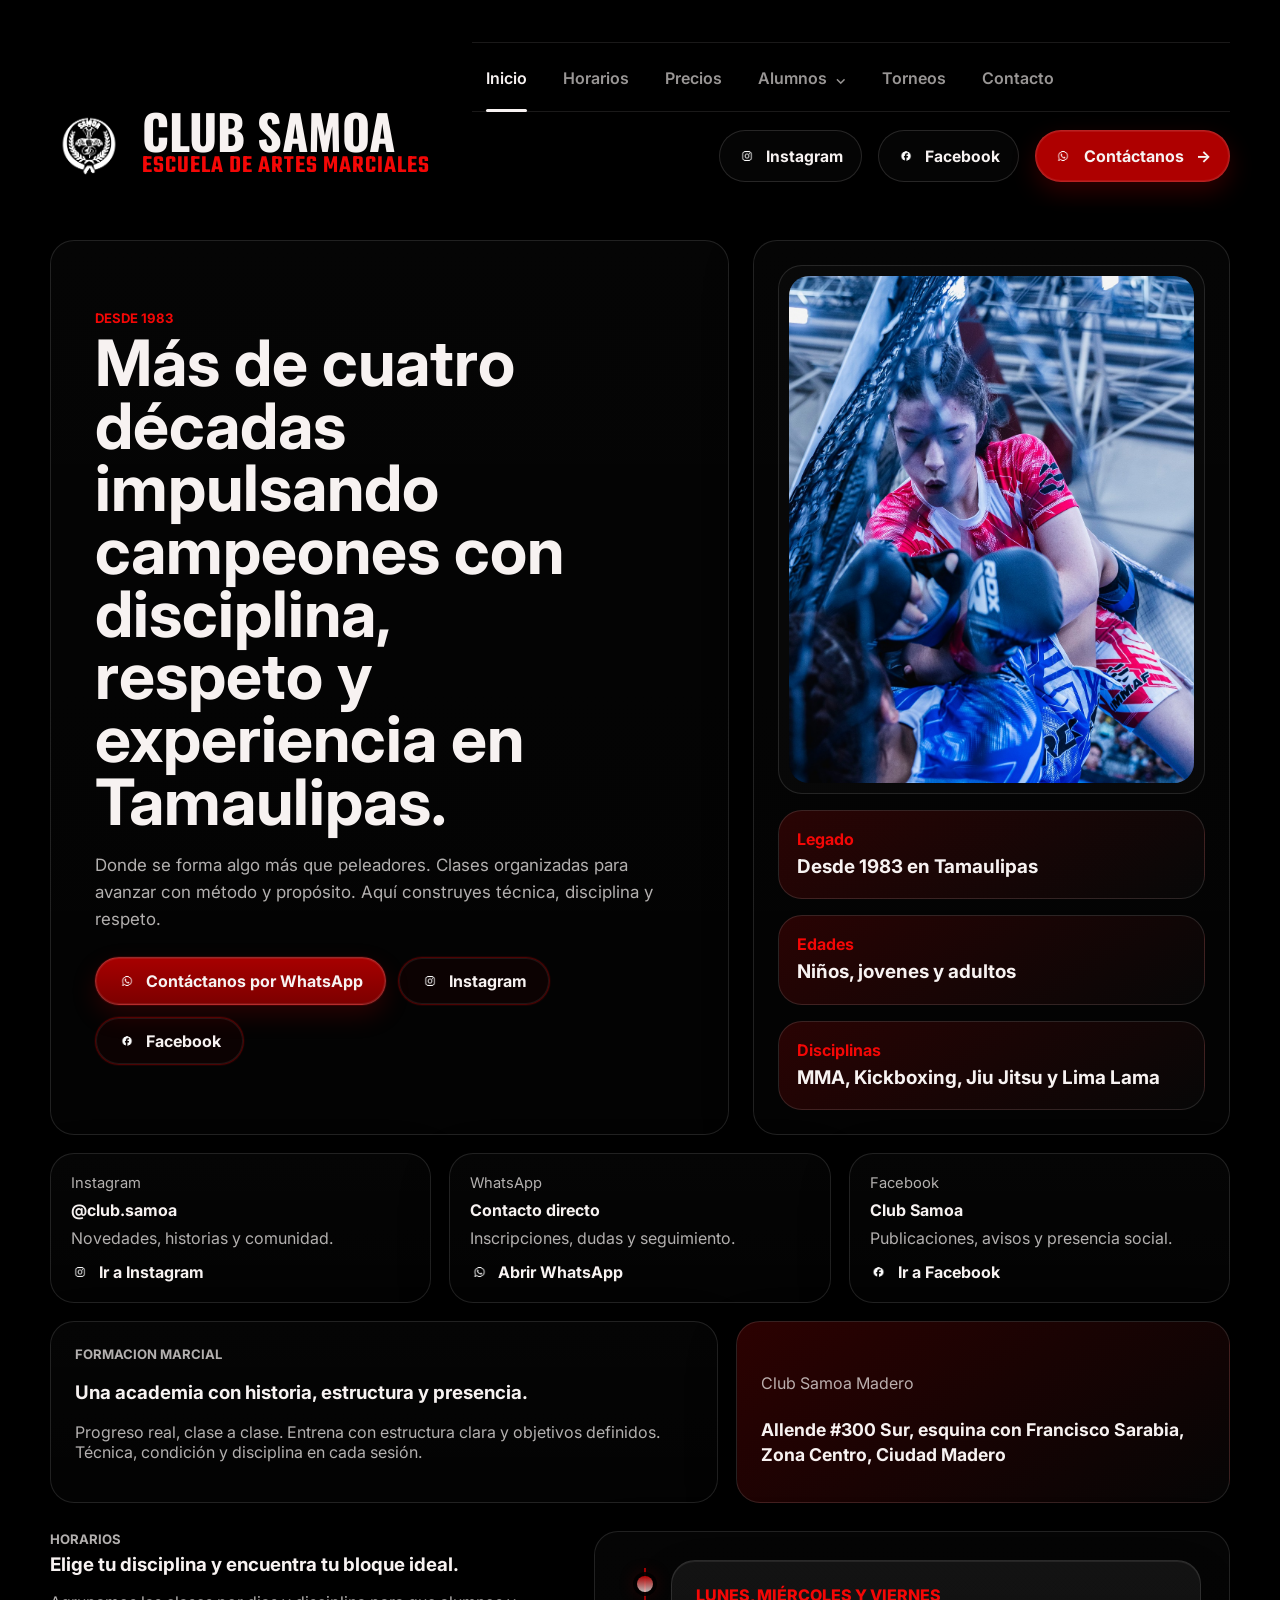
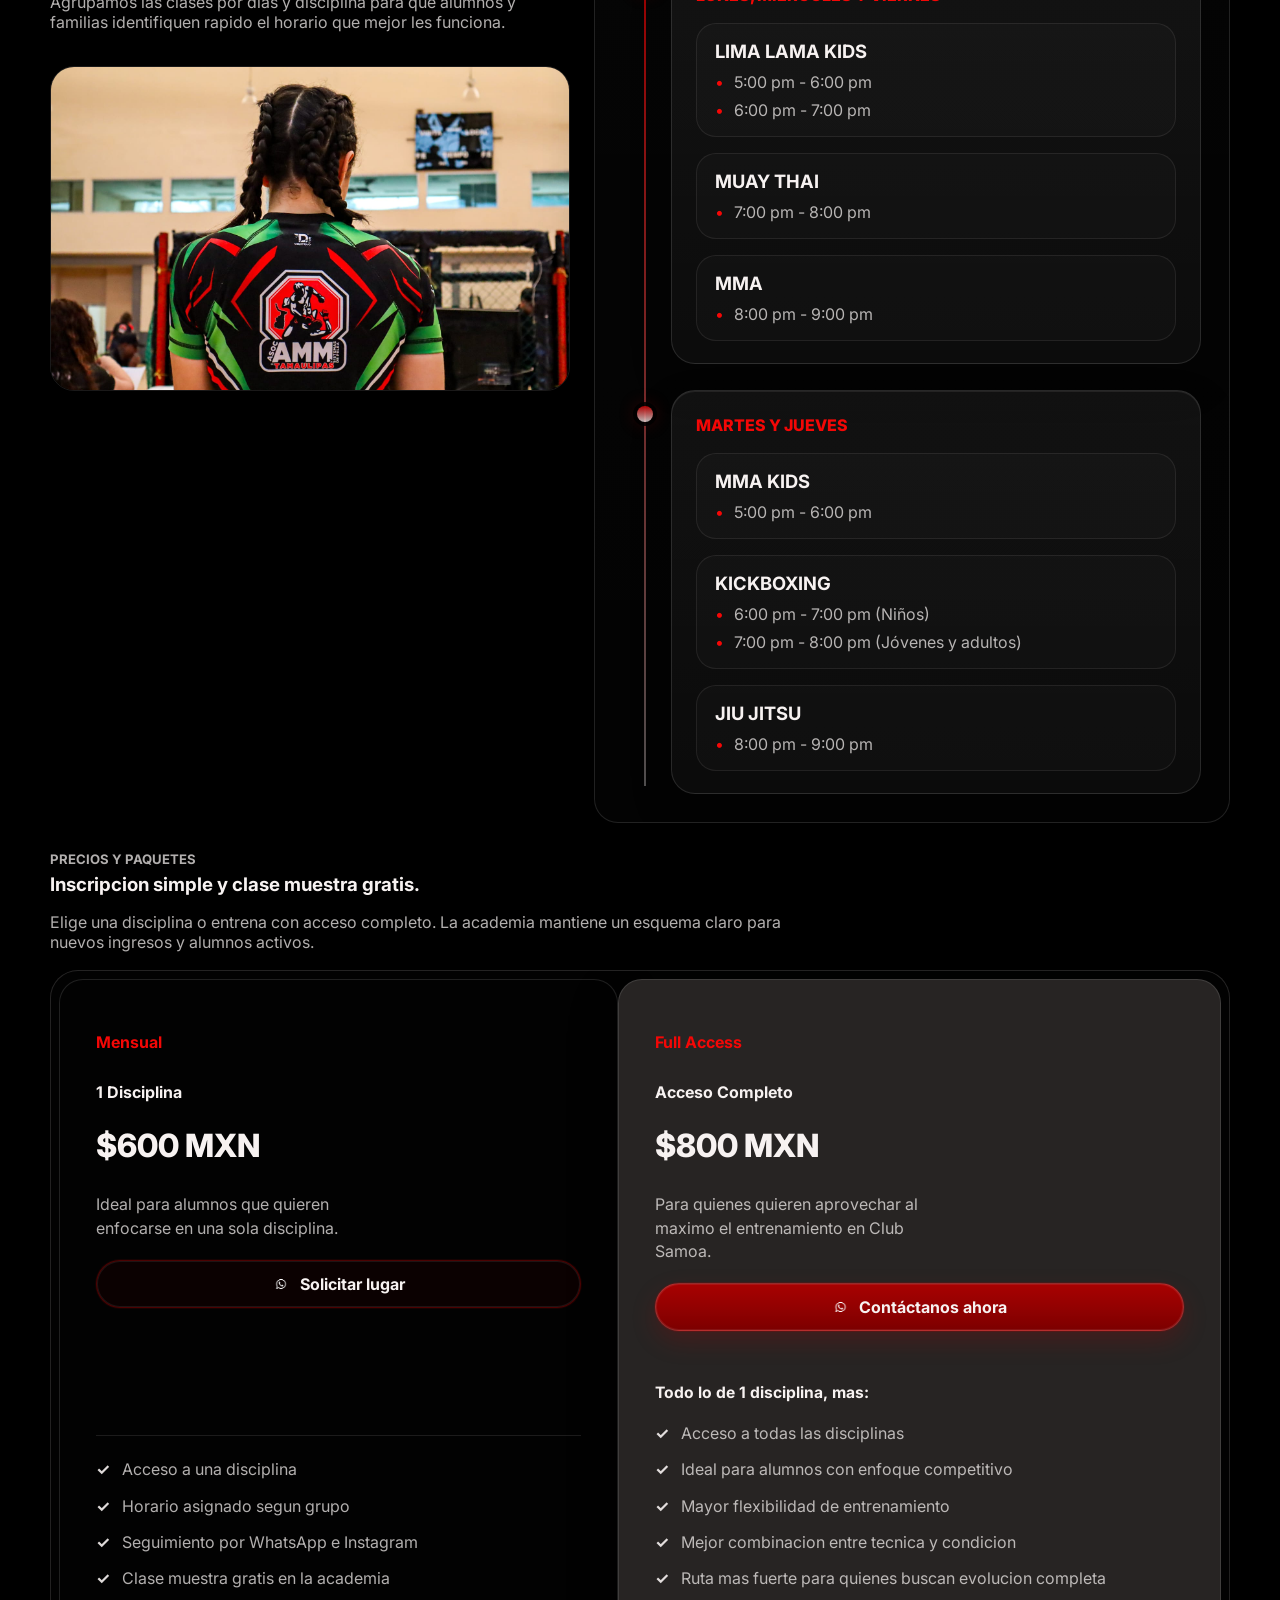
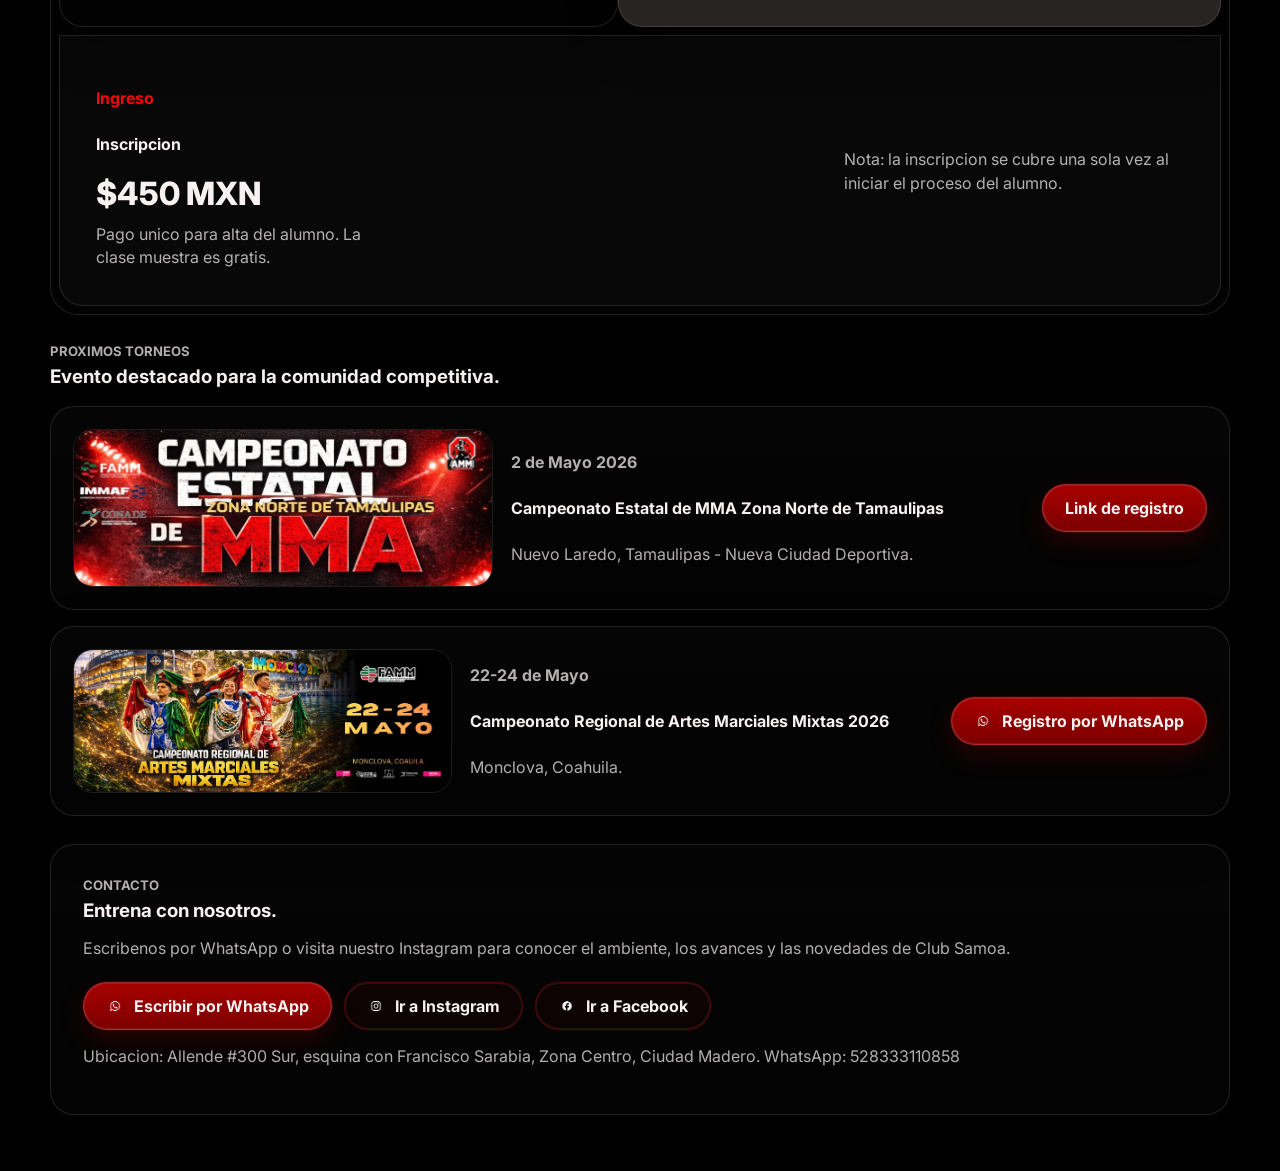
==== commit f8a39df3: "Reorder header brand text" ====
--- a/index.html
+++ b/index.html
@@ -24,8 +24,8 @@
         <div class="brand-lockup">
           <img class="brand-logo" src="./images/logo-white.png" alt="Logo de Club Samoa" />
           <div class="brand-wordmark">
+            <h1 class="brand-title">CLUB SAMOA</h1>
             <p class="brand-subtitle">ESCUELA DE ARTES MARCIALES</p>
-            <h1 class="brand-title">CLUB SAMOA</h1>
           </div>
         </div>
         <div class="header-right">
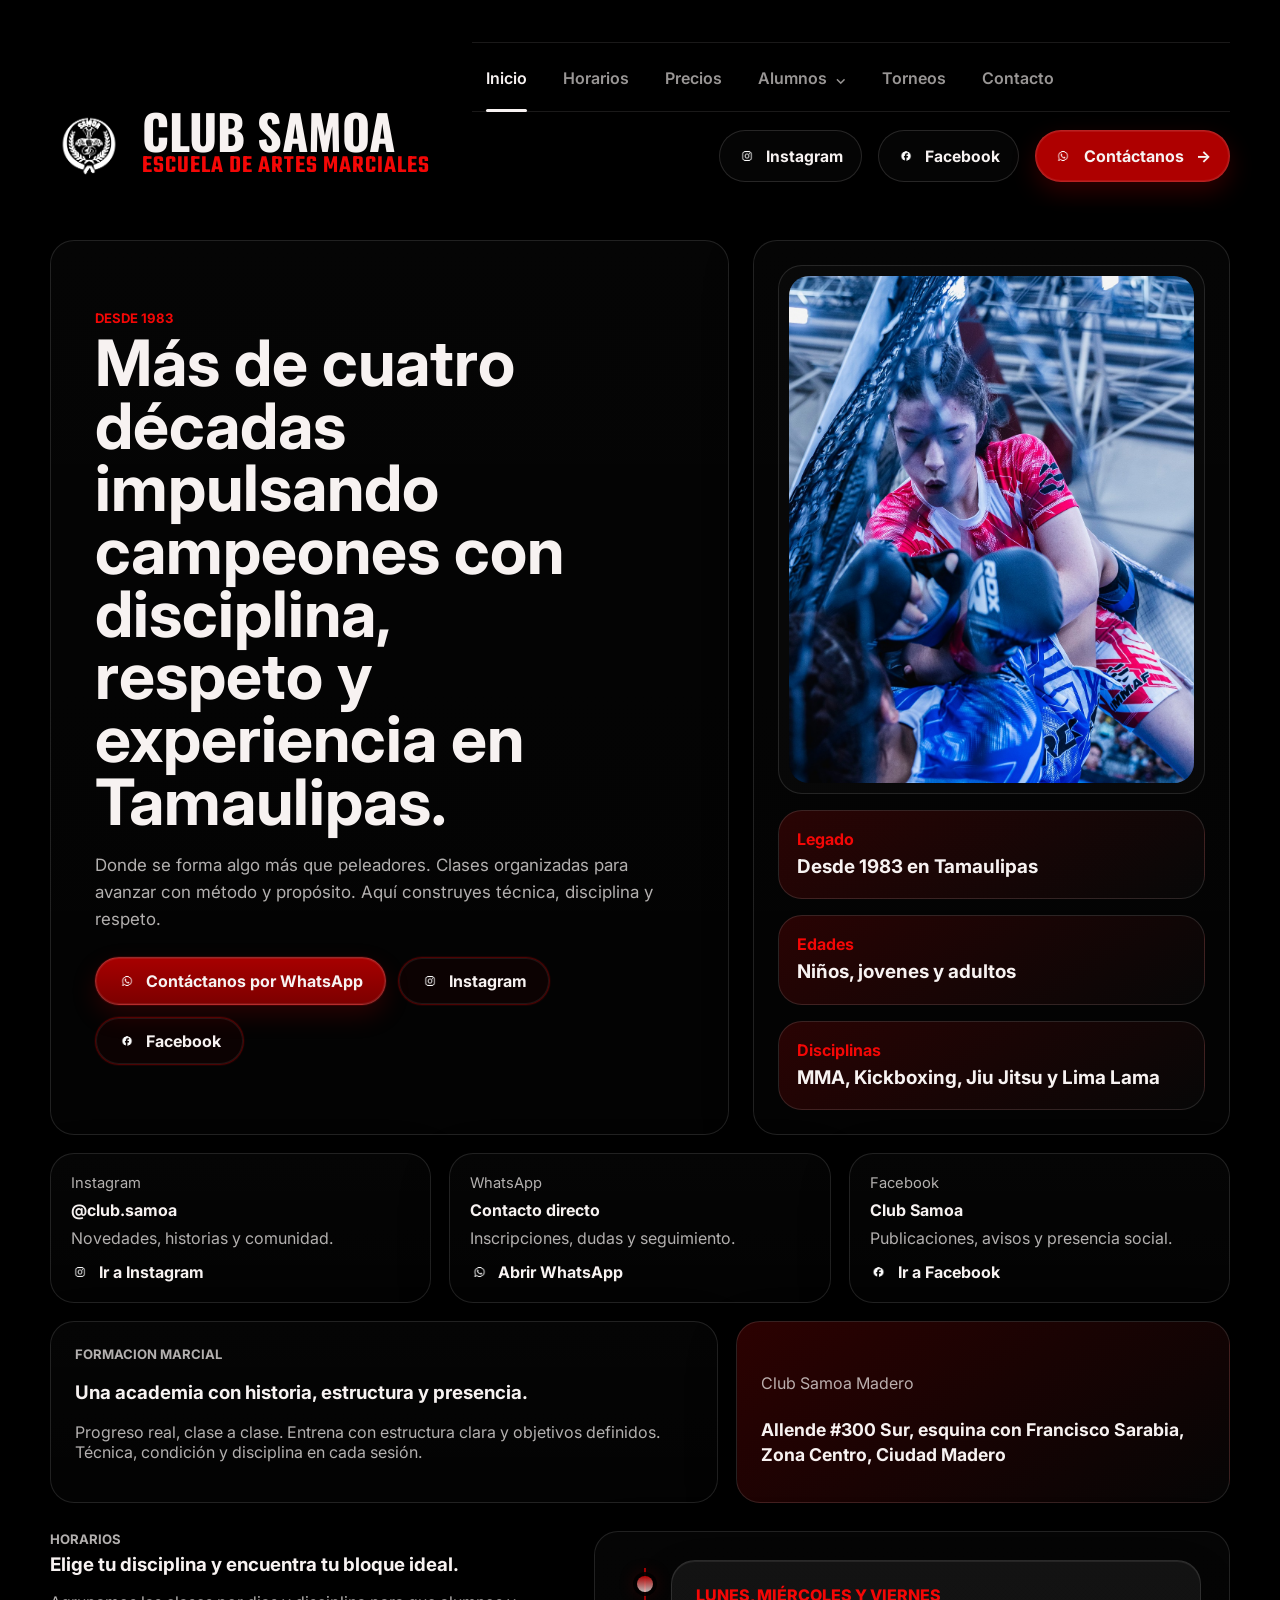
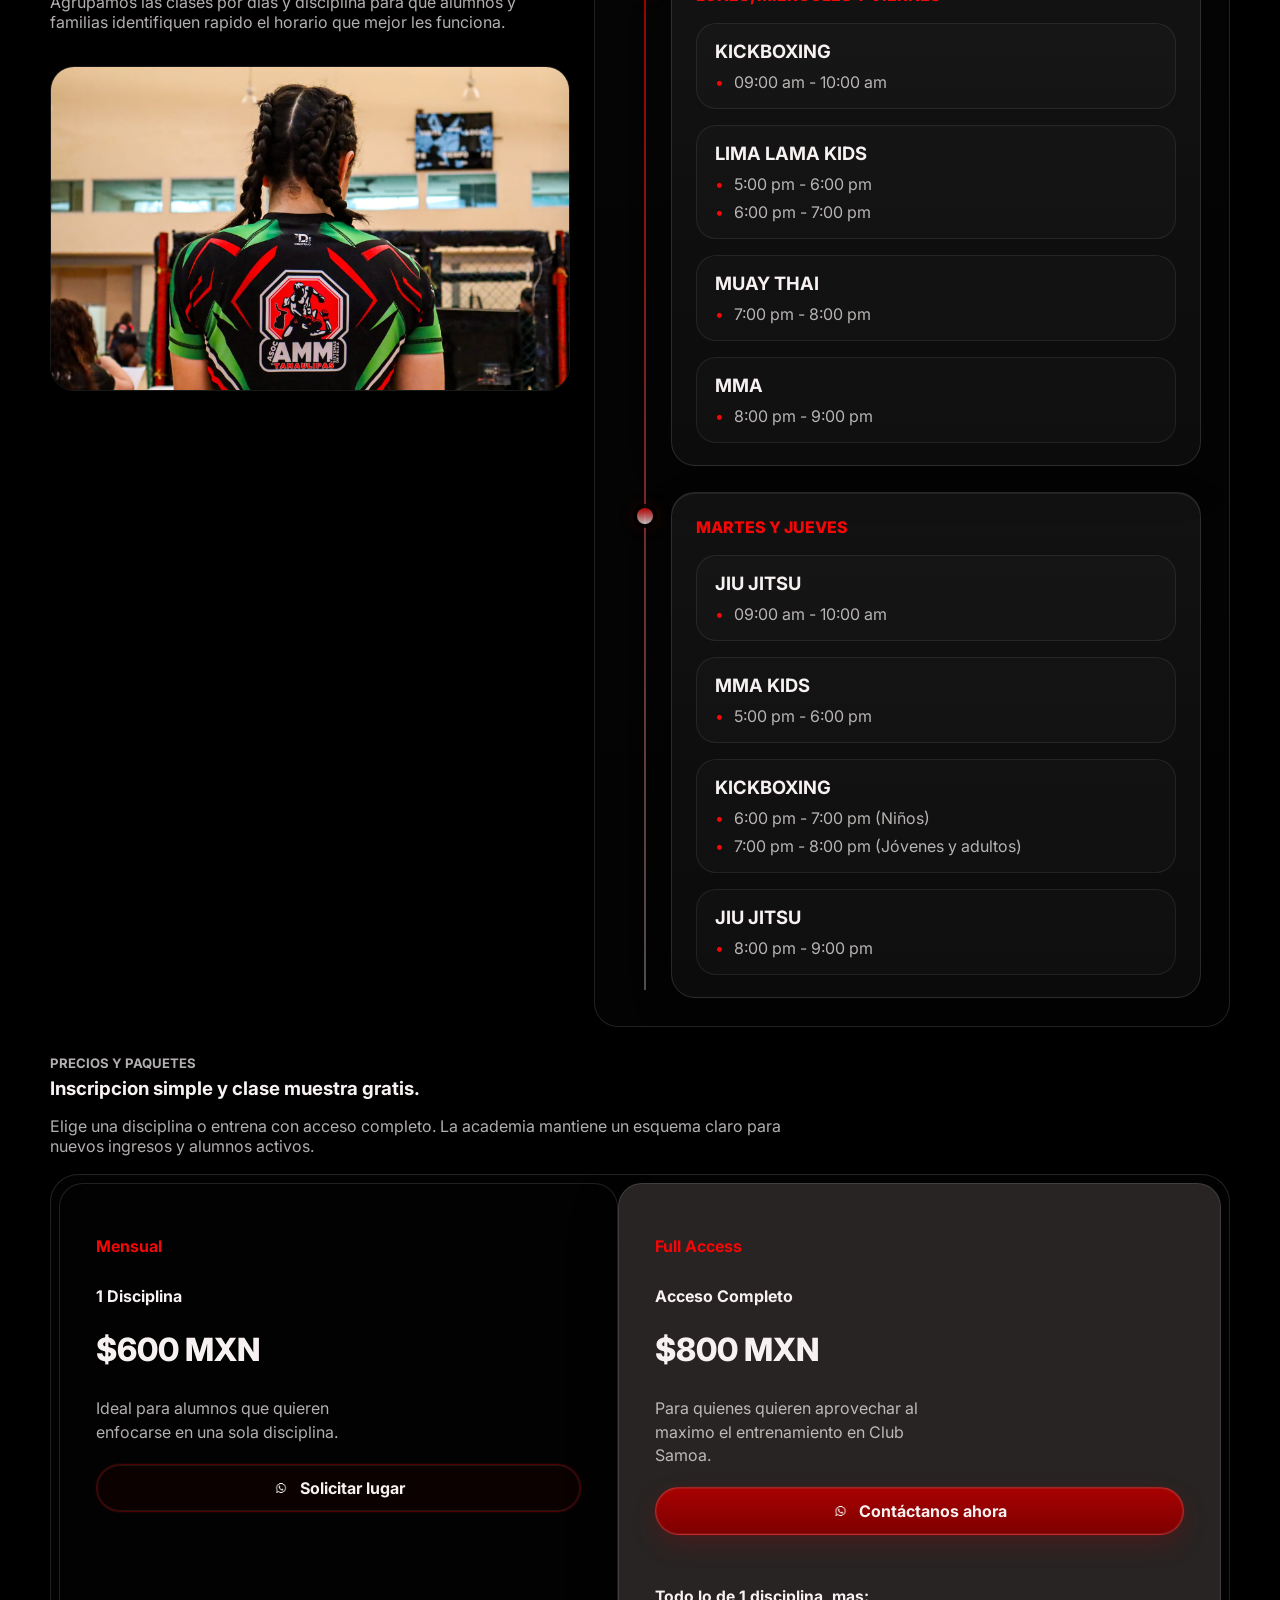
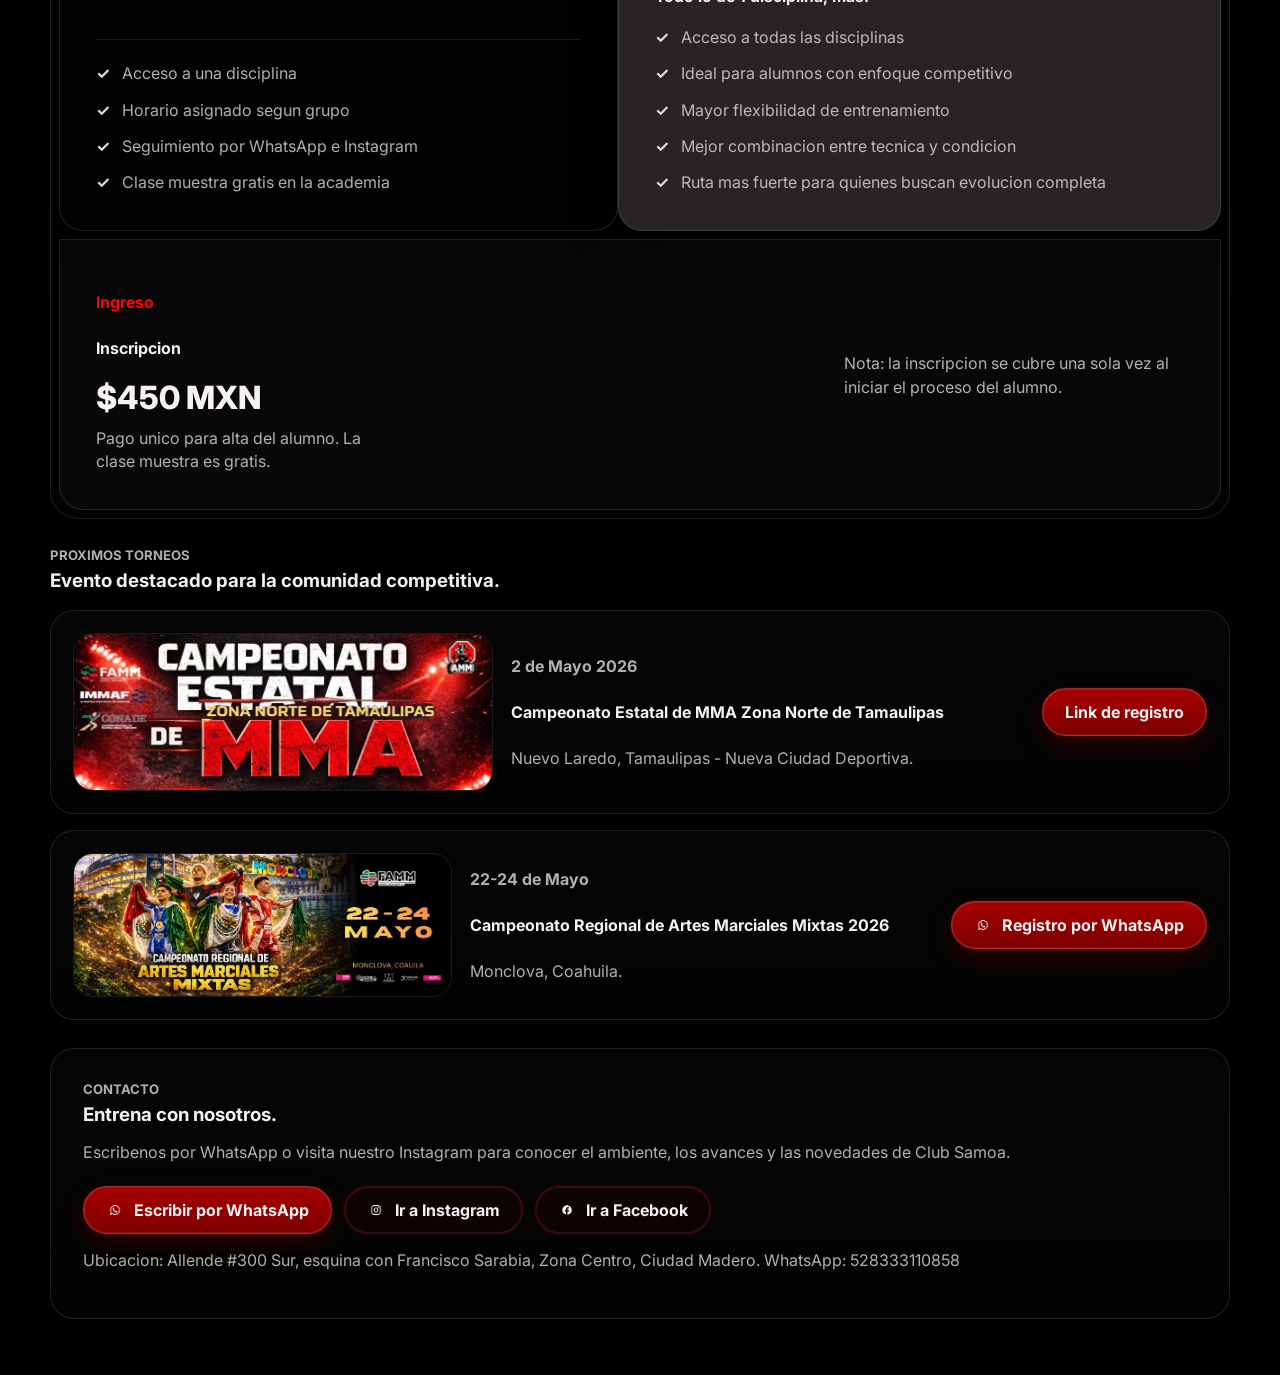
==== commit aa5fb1ff: "Add morning classes to schedule" ====
--- a/index.html
+++ b/index.html
@@ -198,6 +198,12 @@
                     <p class="schedule-days">Lunes, Miércoles y Viernes</p>
                     <div class="schedule-groups">
                       <section class="schedule-group">
+                        <h4>KICKBOXING</h4>
+                        <ul>
+                          <li>09:00 am - 10:00 am</li>
+                        </ul>
+                      </section>
+                      <section class="schedule-group">
                         <h4>LIMA LAMA KIDS</h4>
                         <ul>
                           <li>5:00 pm - 6:00 pm</li>
@@ -224,6 +230,12 @@
                   <div class="schedule-card">
                     <p class="schedule-days">Martes y Jueves</p>
                     <div class="schedule-groups">
+                      <section class="schedule-group">
+                        <h4>JIU JITSU</h4>
+                        <ul>
+                          <li>09:00 am - 10:00 am</li>
+                        </ul>
+                      </section>
                       <section class="schedule-group">
                         <h4>MMA KIDS</h4>
                         <ul>
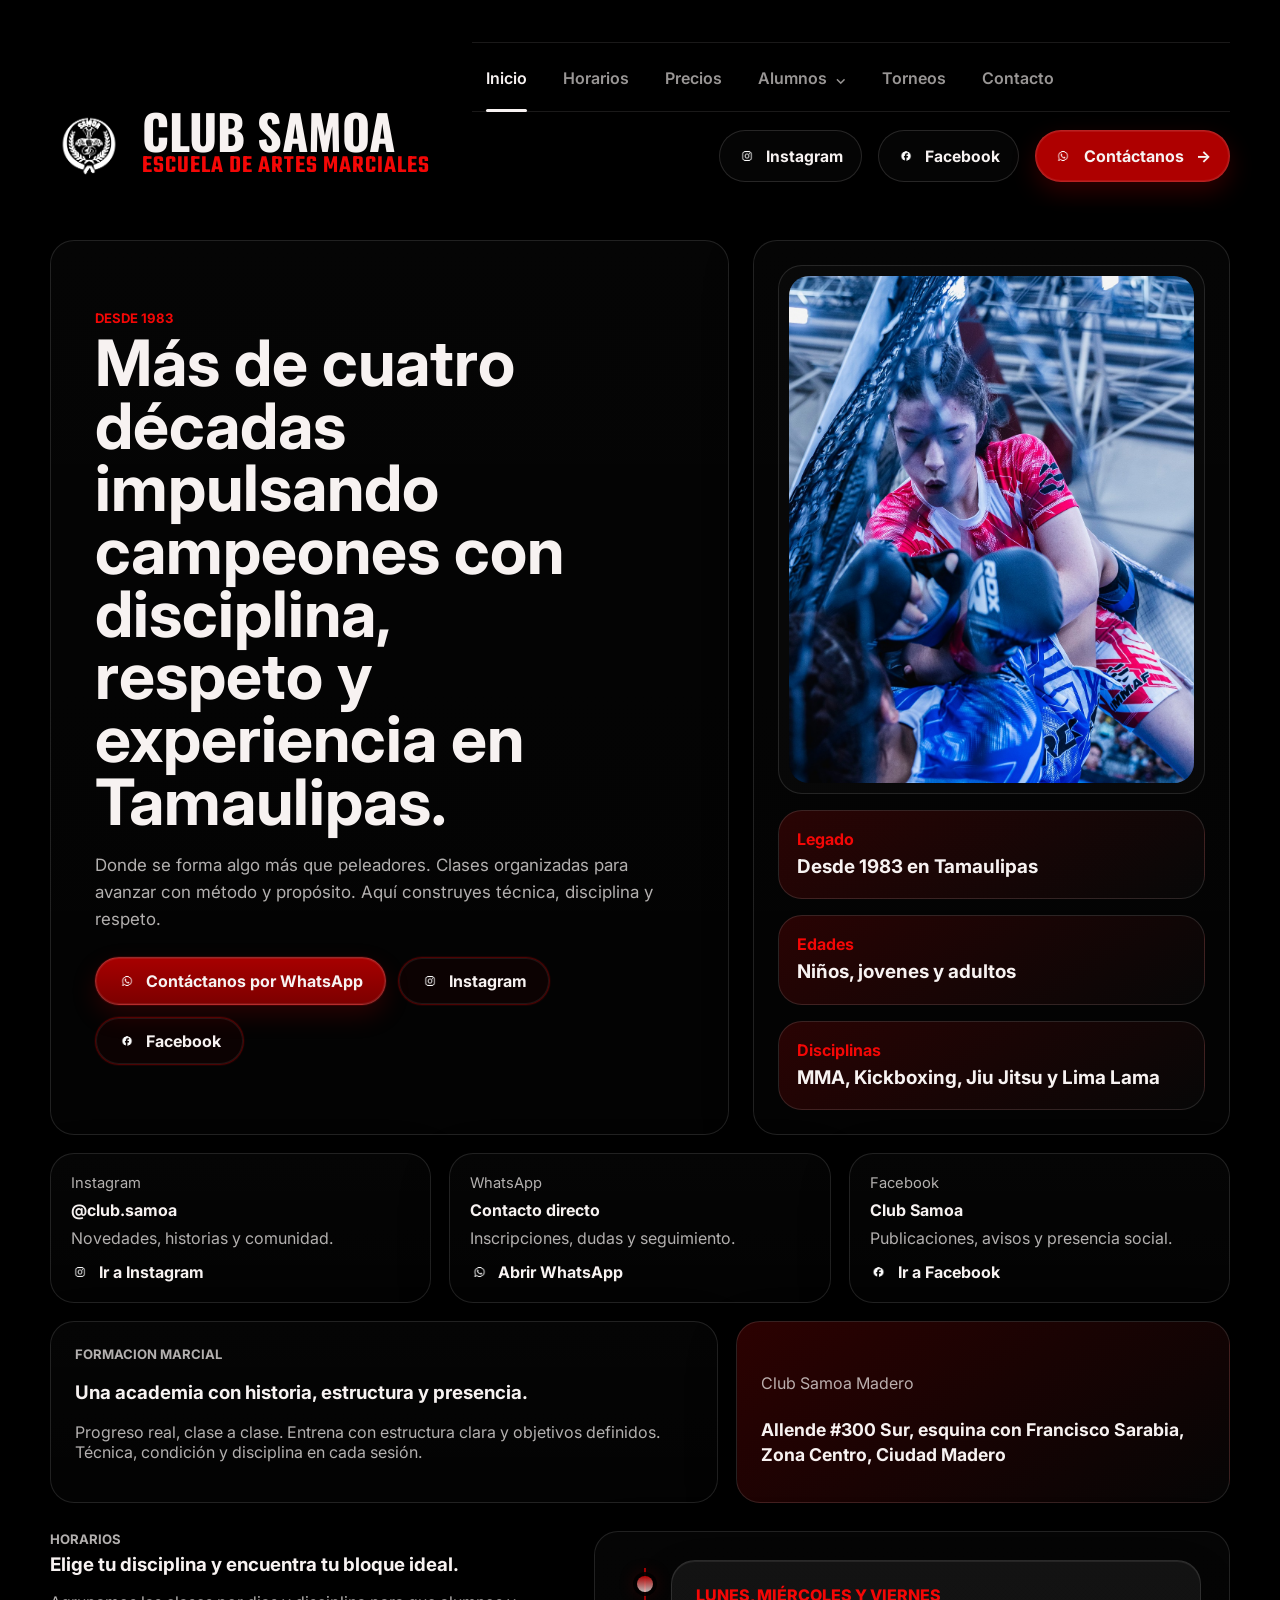
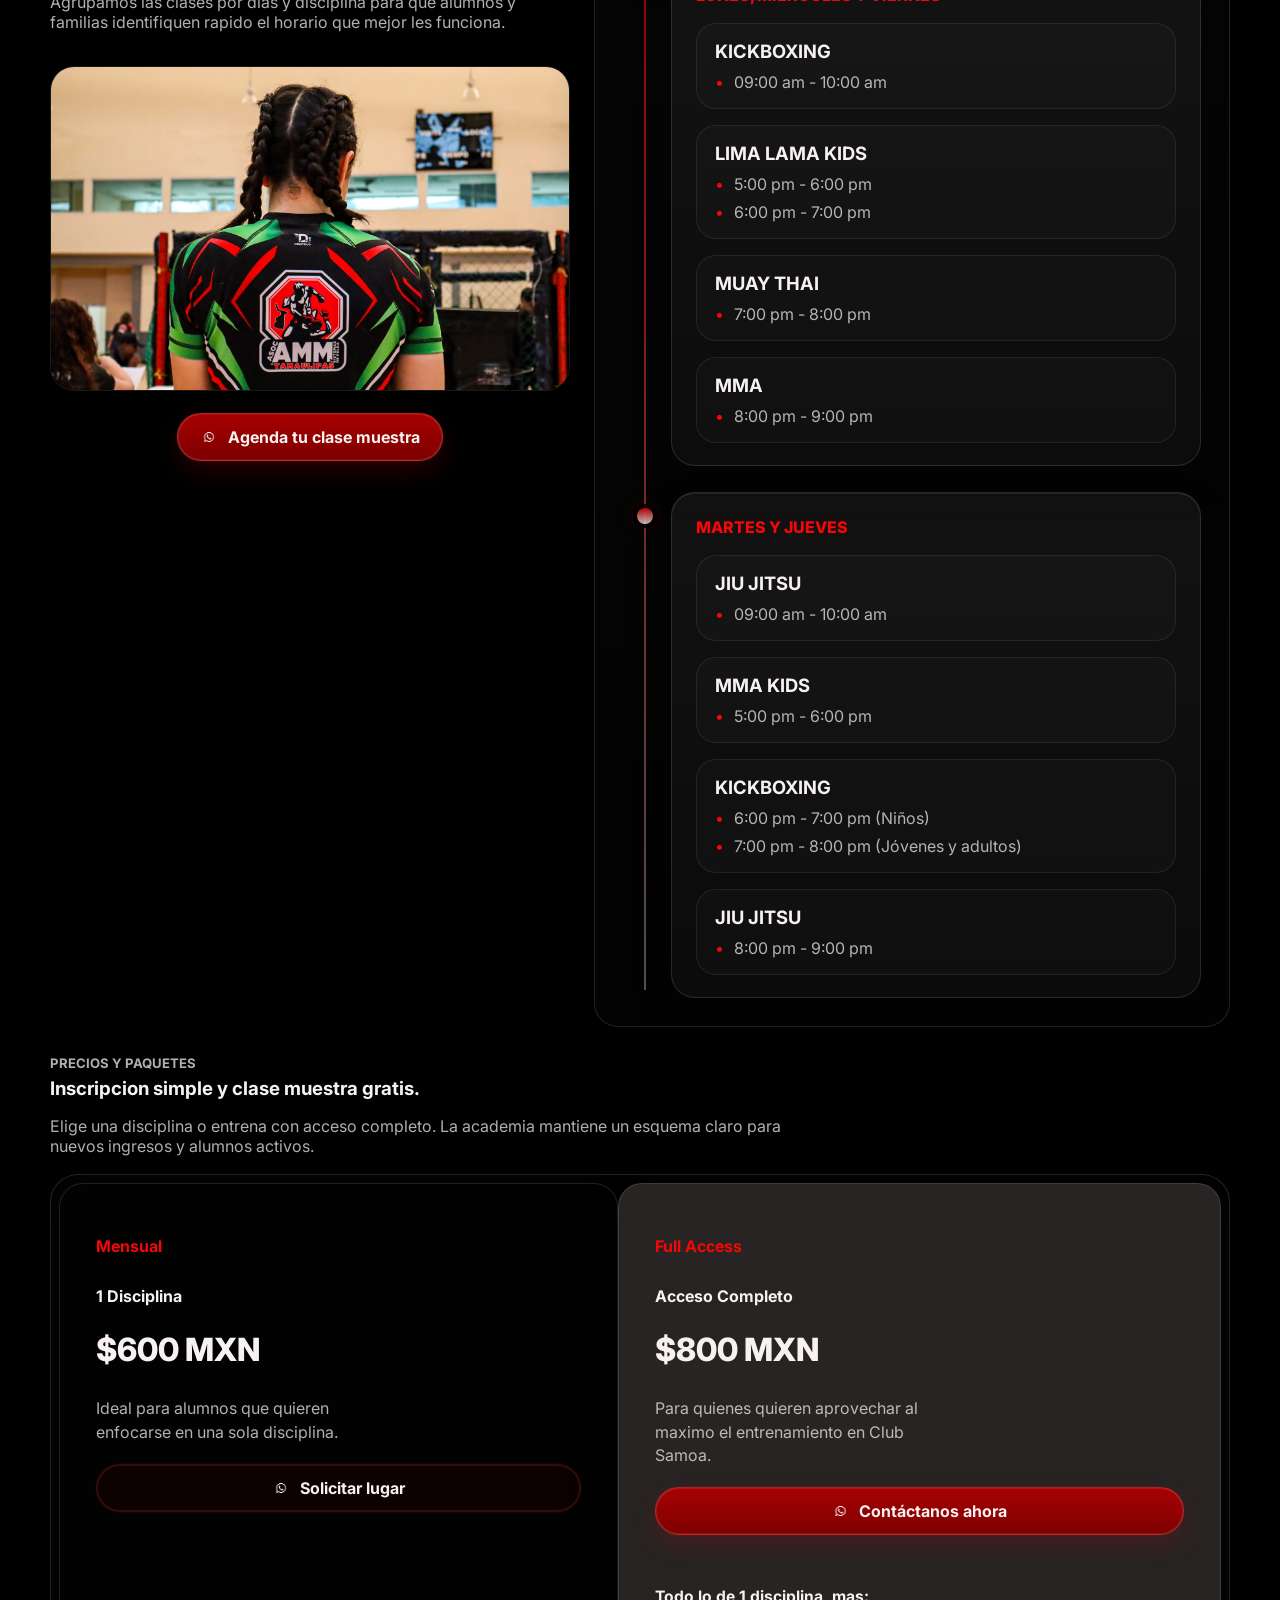
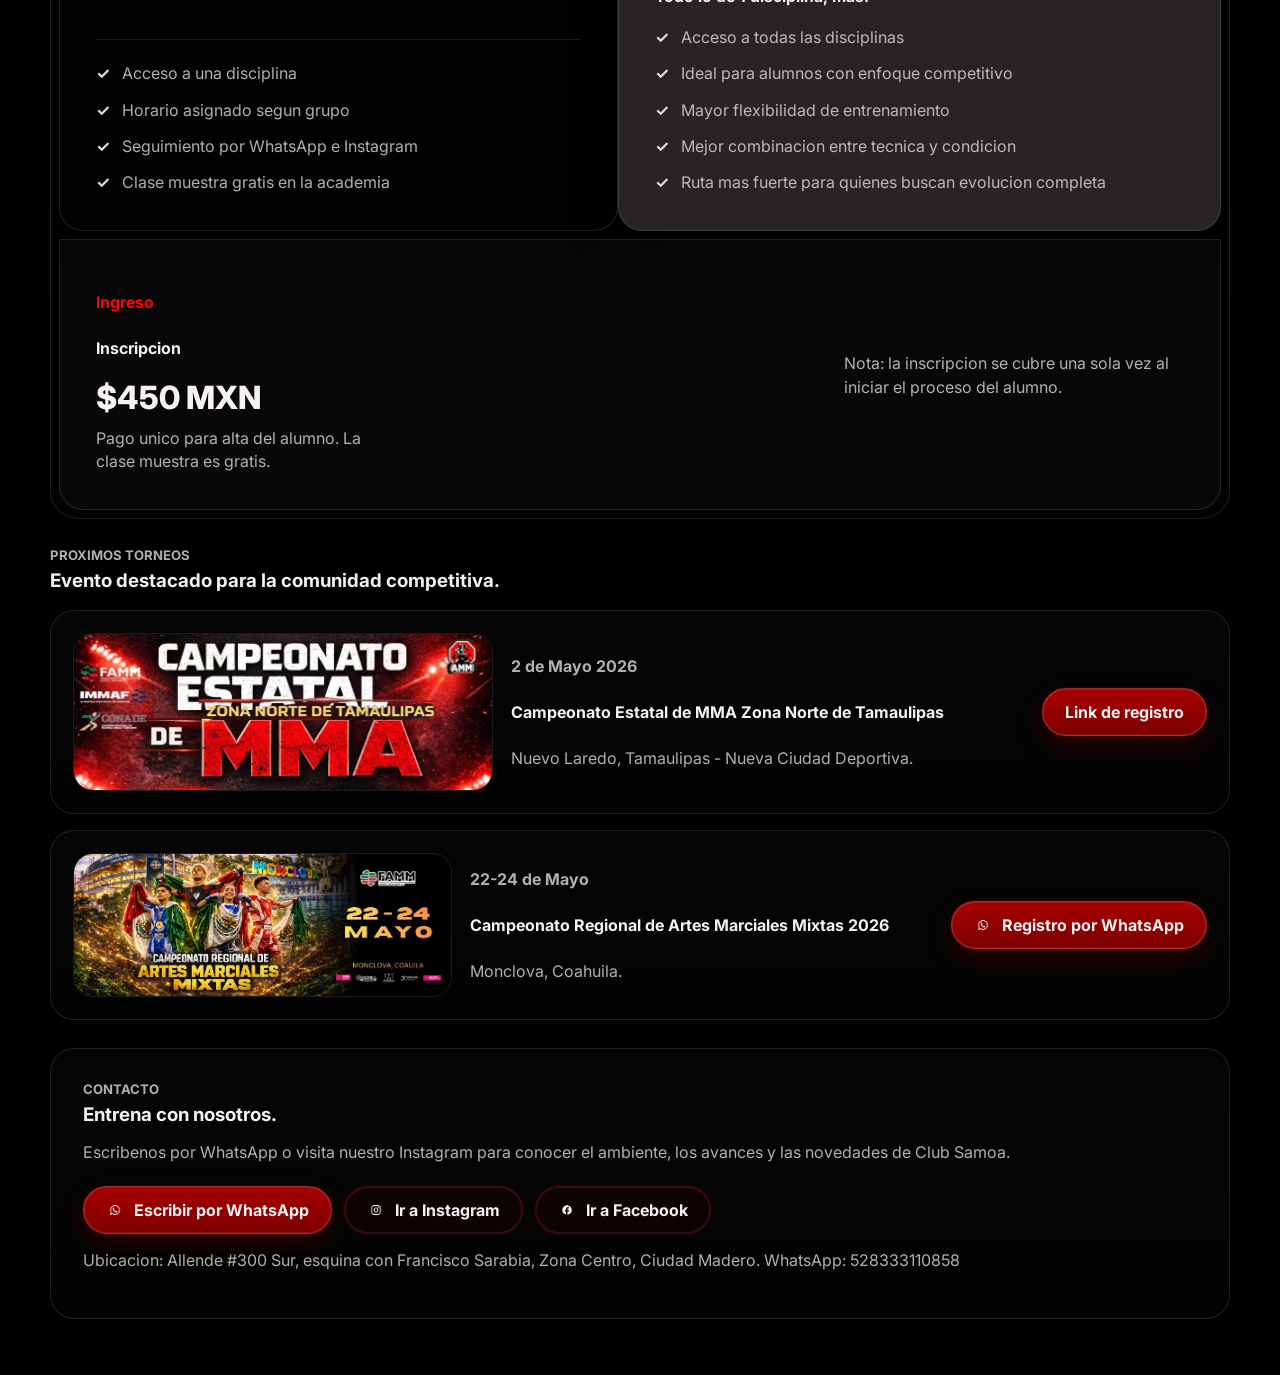
==== commit 02857096: "Center schedule CTA below image" ====
--- a/index.html
+++ b/index.html
@@ -189,6 +189,15 @@
               src="./images/class.jpeg"
               alt="Clases en Club Samoa"
             />
+            <div class="schedule-image-cta">
+              <a
+                class="button button-primary"
+                href="https://wa.me/528333110858"
+                target="_blank"
+                rel="noreferrer"
+                ><img class="social-icon" src="./icon-whatsapp.png" alt="" aria-hidden="true" />Agenda tu clase muestra</a
+              >
+            </div>
           </div>
           <div class="schedule-panel">
             <div class="schedule-timeline" aria-label="Horarios por grupo de dias">
--- a/styles.css
+++ b/styles.css
@@ -693,6 +693,11 @@
   margin-top: 18px;
 }
 
+.schedule-image-cta {
+  display: flex;
+  justify-content: center;
+}
+
 .schedule-timeline {
   position: relative;
   display: grid;
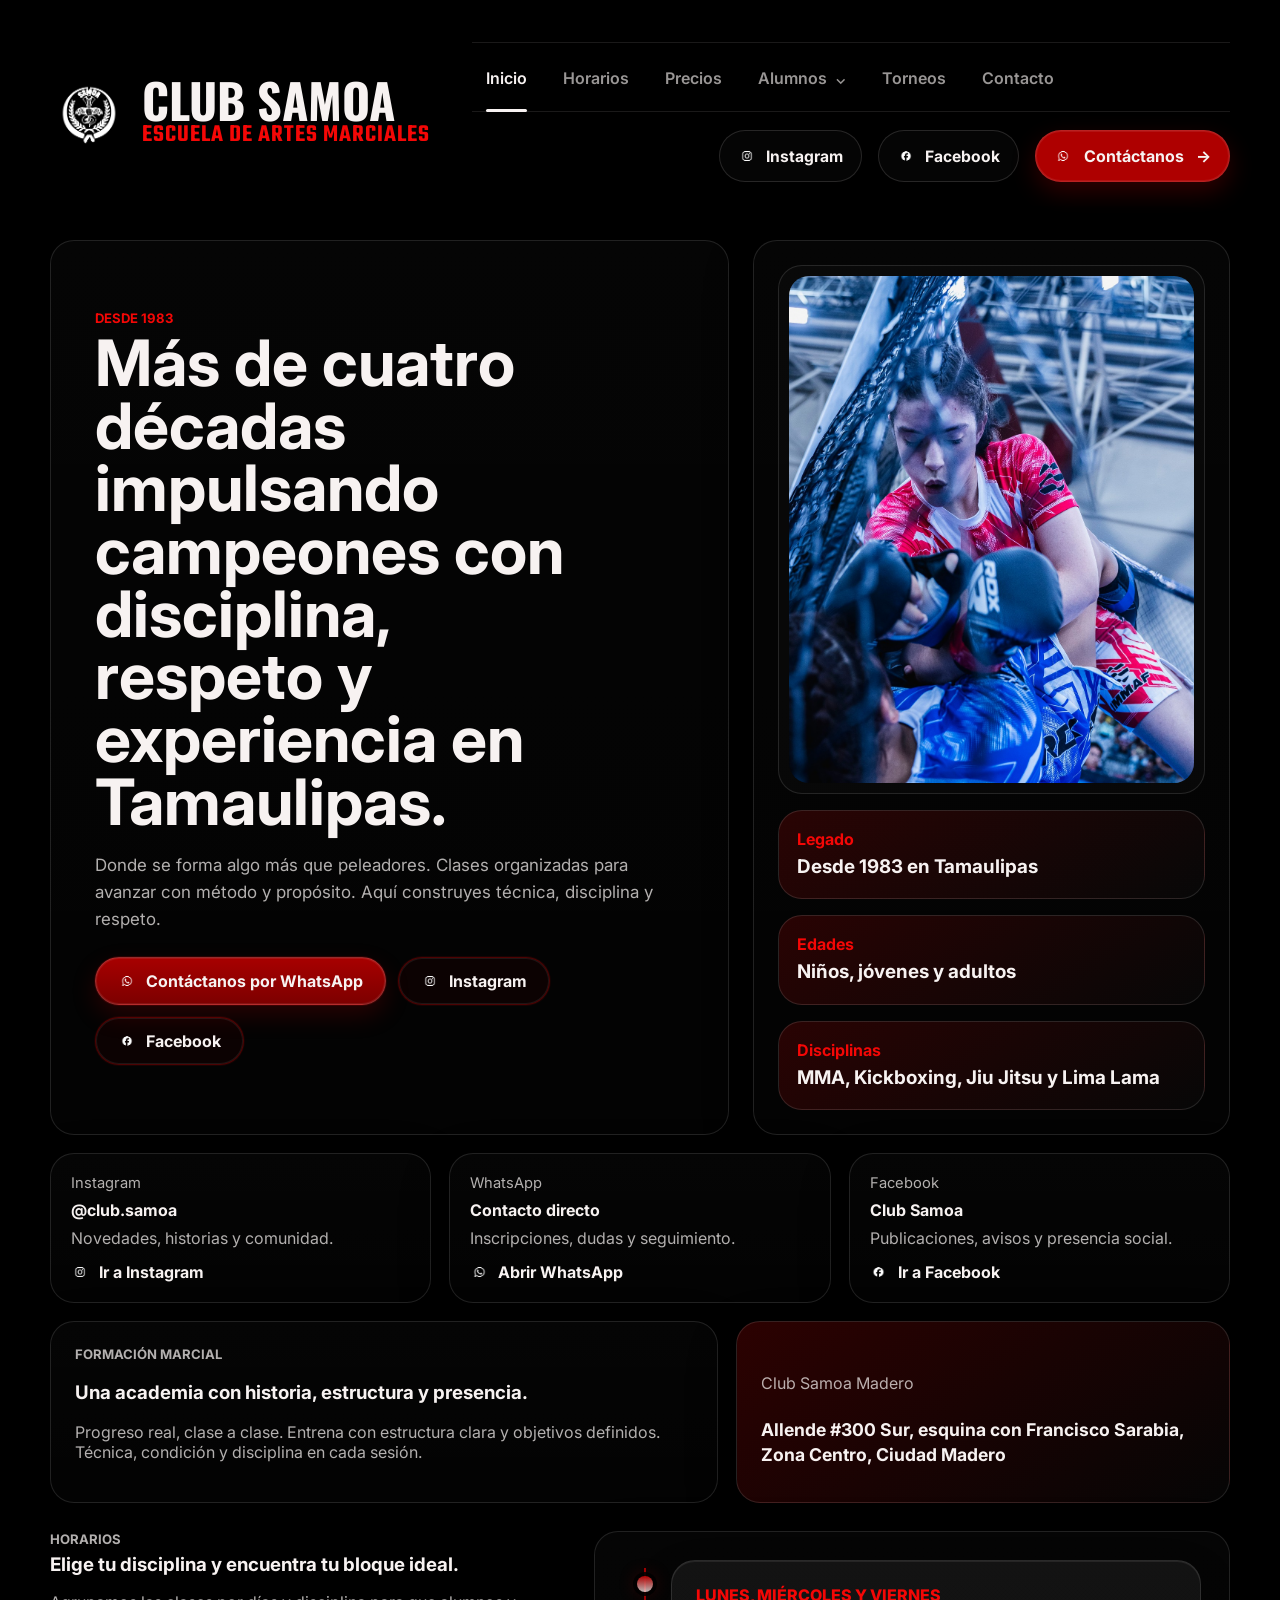
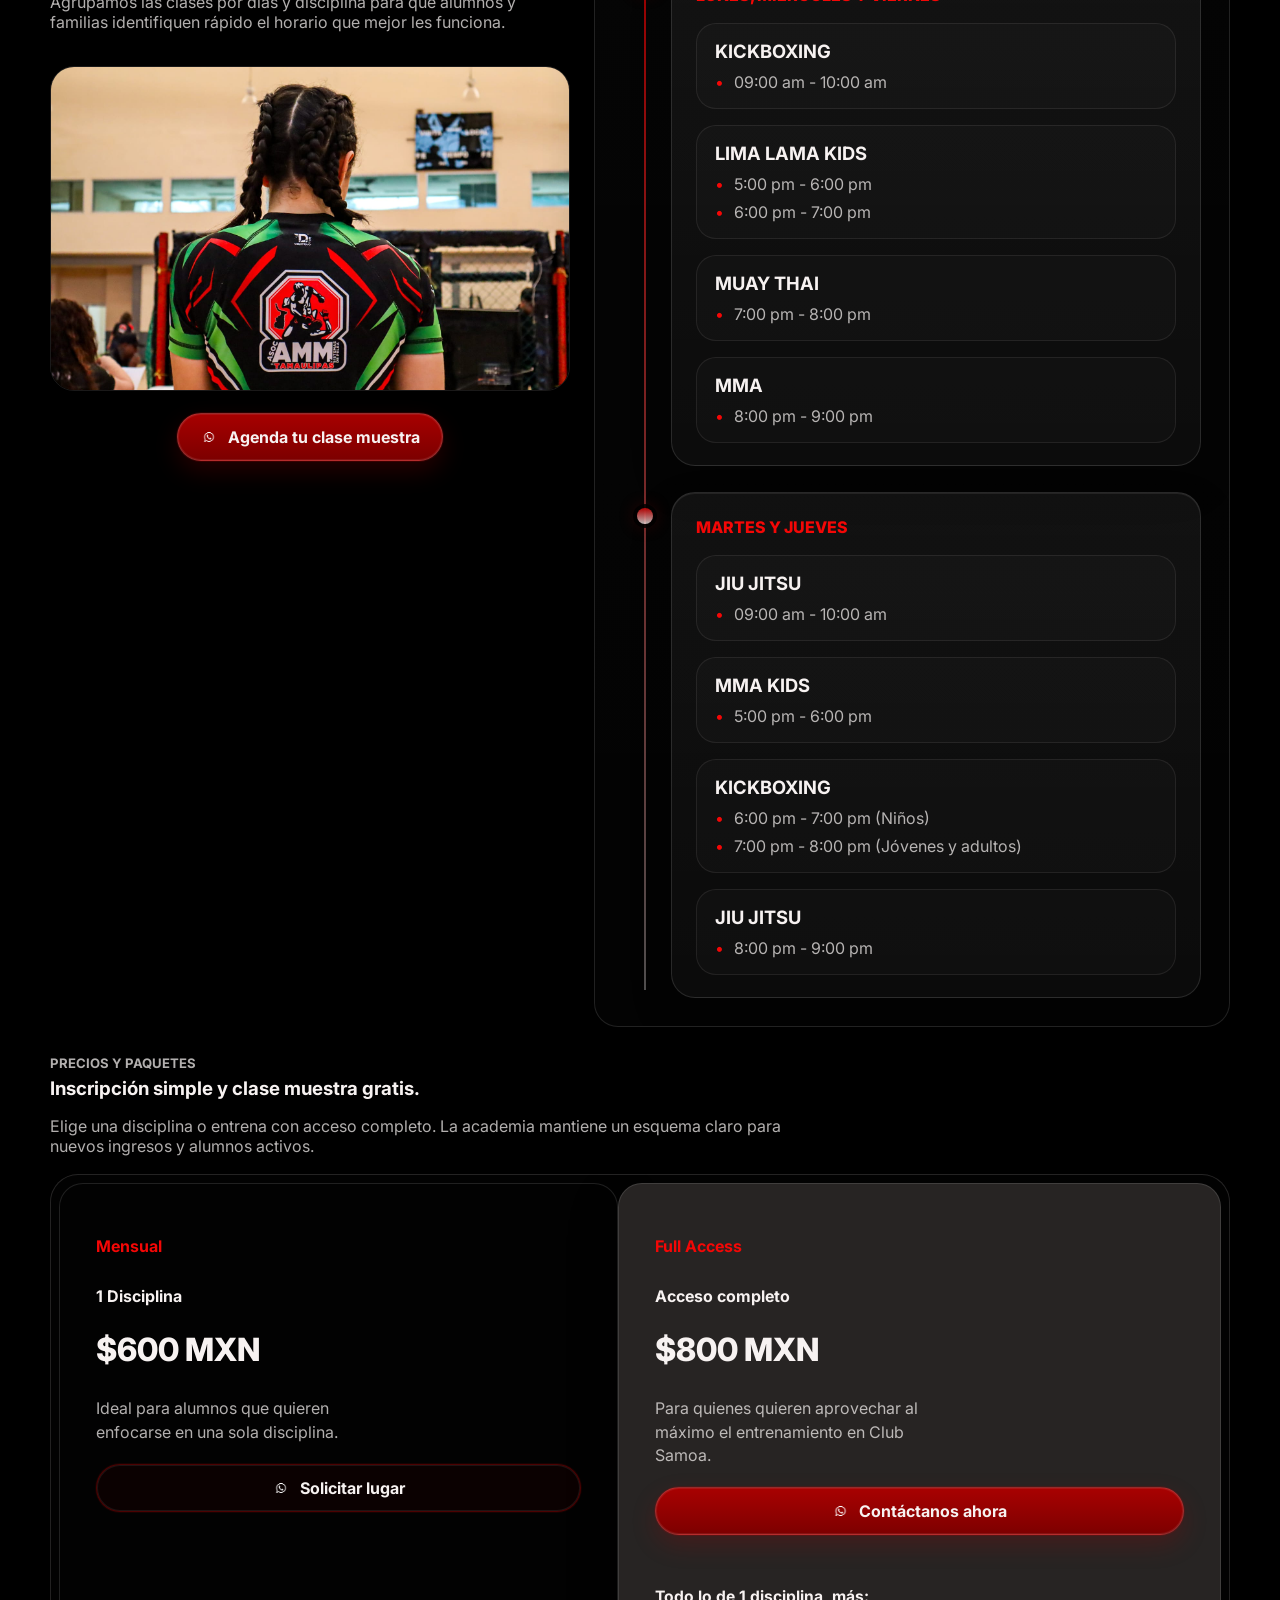
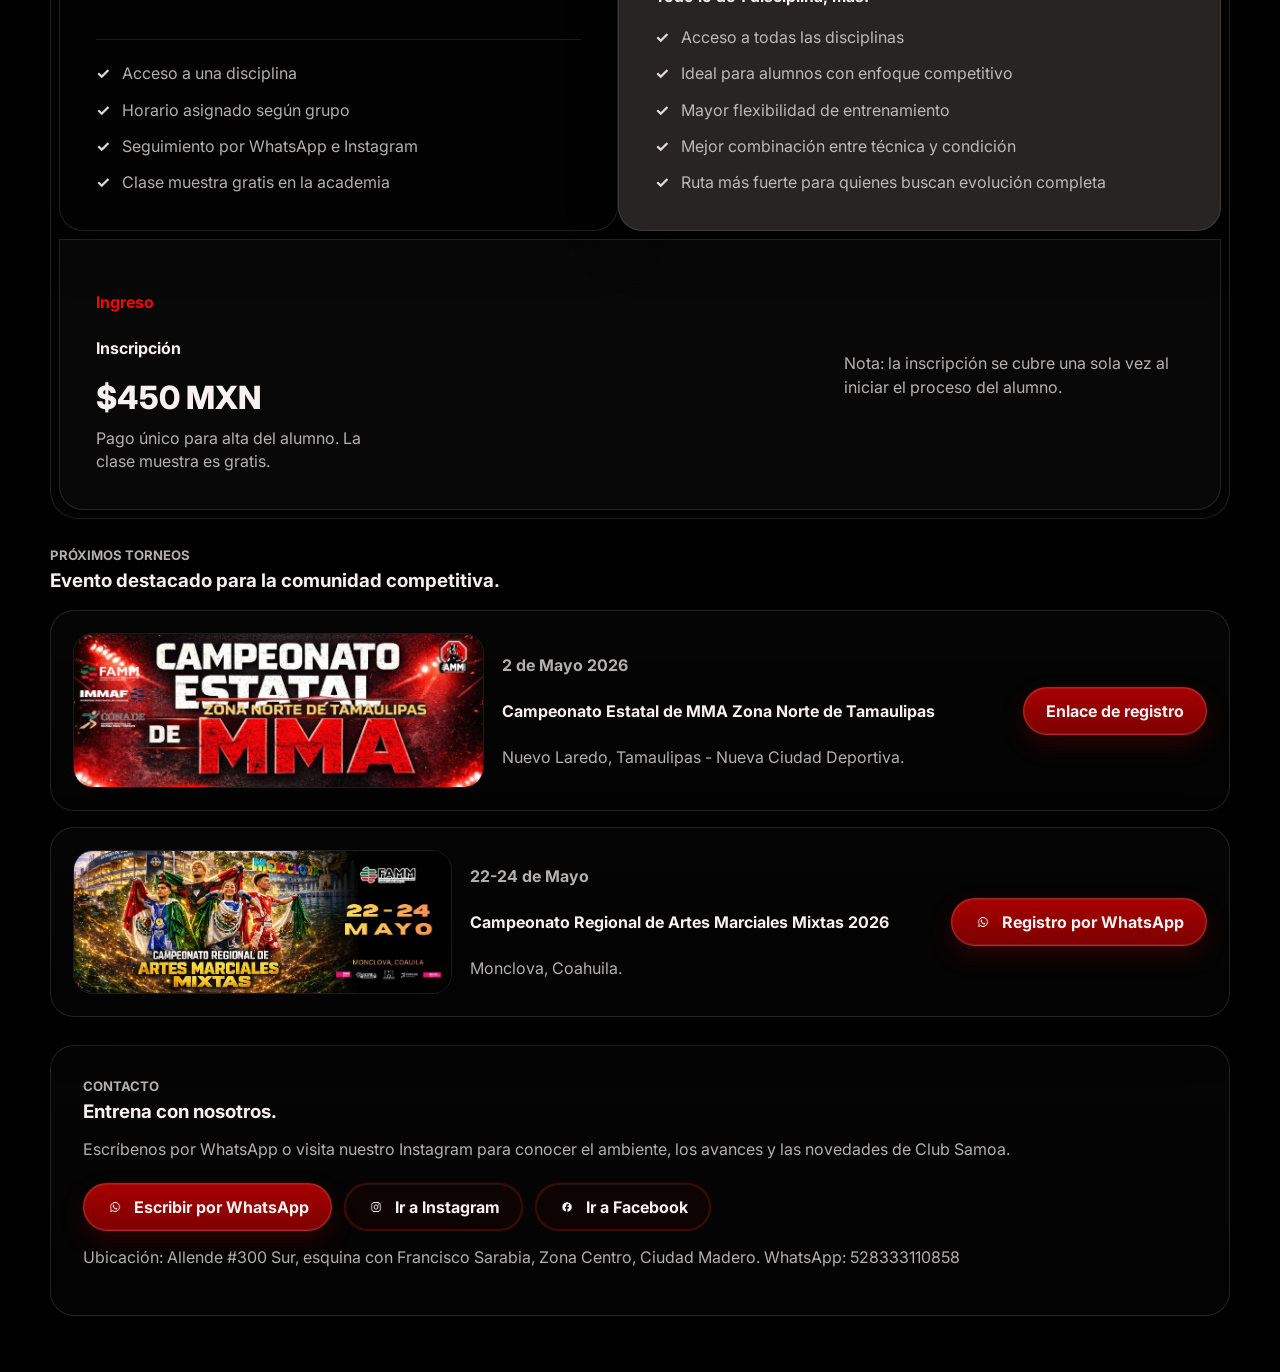
==== commit 5f2f561f: "Polish Spanish copy across site pages" ====
--- a/index.html
+++ b/index.html
@@ -115,7 +115,7 @@
             </div>
             <div class="hero-stat">
               <span class="stat-label">Edades</span>
-              <strong>Niños, jovenes y adultos</strong>
+              <strong>Niños, jóvenes y adultos</strong>
             </div>
             <div class="hero-stat">
               <span class="stat-label">Disciplinas</span>
@@ -157,7 +157,7 @@
 
         <section class="legacy-band" aria-label="Legado Club Samoa">
           <div class="legacy-copy">
-            <p class="eyebrow">Formacion Marcial</p>
+            <p class="eyebrow">Formación marcial</p>
             <h3>Una academia con historia, estructura y presencia.</h3>
             <p>
               Progreso real, clase a clase. Entrena con estructura clara y
@@ -181,8 +181,8 @@
             <p class="eyebrow">Horarios</p>
             <h3>Elige tu disciplina y encuentra tu bloque ideal.</h3>
             <p>
-              Agrupamos las clases por dias y disciplina para que alumnos y
-              familias identifiquen rapido el horario que mejor les funciona.
+              Agrupamos las clases por días y disciplina para que alumnos y
+              familias identifiquen rápido el horario que mejor les funciona.
             </p>
             <img
               class="section-feature-image schedule-feature-image"
@@ -200,7 +200,7 @@
             </div>
           </div>
           <div class="schedule-panel">
-            <div class="schedule-timeline" aria-label="Horarios por grupo de dias">
+            <div class="schedule-timeline" aria-label="Horarios por grupo de días">
                 <article class="schedule-event">
                   <div class="schedule-node" aria-hidden="true"></div>
                   <div class="schedule-card">
@@ -274,7 +274,7 @@
         <section class="section-stack" id="precios">
           <div class="section-heading pricing-heading">
             <p class="eyebrow">Precios y Paquetes</p>
-            <h3>Inscripcion simple y clase muestra gratis.</h3>
+            <h3>Inscripción simple y clase muestra gratis.</h3>
             <p>
               Elige una disciplina o entrena con acceso completo. La academia
               mantiene un esquema claro para nuevos ingresos y alumnos activos.
@@ -296,7 +296,7 @@
               </div>
               <ul>
                 <li><span class="check-mark">✓</span> Acceso a una disciplina</li>
-                <li><span class="check-mark">✓</span> Horario asignado segun grupo</li>
+                <li><span class="check-mark">✓</span> Horario asignado según grupo</li>
                 <li><span class="check-mark">✓</span> Seguimiento por WhatsApp e Instagram</li>
                 <li><span class="check-mark">✓</span> Clase muestra gratis en la academia</li>
               </ul>
@@ -304,36 +304,36 @@
             <article class="pricing-card pricing-card-highlight">
               <div class="pricing-top">
               <p class="price-tag">Full Access</p>
-              <h4>Acceso Completo</h4>
+              <h4>Acceso completo</h4>
               <p class="price">$800 MXN</p>
               <p class="pricing-description">
-                Para quienes quieren aprovechar al maximo el entrenamiento en Club Samoa.
+                Para quienes quieren aprovechar al máximo el entrenamiento en Club Samoa.
               </p>
               <a class="button button-primary pricing-button" href="https://wa.me/528333110858" target="_blank" rel="noreferrer">
                 <img class="social-icon" src="./icon-whatsapp.png" alt="" aria-hidden="true" />Contáctanos ahora
               </a>
               </div>
-              <div class="pricing-plus">Todo lo de 1 disciplina, mas:</div>
+              <div class="pricing-plus">Todo lo de 1 disciplina, más:</div>
               <ul>
                 <li><span class="check-mark">✓</span> Acceso a todas las disciplinas</li>
                 <li><span class="check-mark">✓</span> Ideal para alumnos con enfoque competitivo</li>
                 <li><span class="check-mark">✓</span> Mayor flexibilidad de entrenamiento</li>
-                <li><span class="check-mark">✓</span> Mejor combinacion entre tecnica y condicion</li>
-                <li><span class="check-mark">✓</span> Ruta mas fuerte para quienes buscan evolucion completa</li>
+                <li><span class="check-mark">✓</span> Mejor combinación entre técnica y condición</li>
+                <li><span class="check-mark">✓</span> Ruta más fuerte para quienes buscan evolución completa</li>
               </ul>
             </article>
             </div>
             <article class="pricing-card pricing-card-footer">
               <div class="pricing-footer-copy">
                 <p class="price-tag">Ingreso</p>
-                <h4>Inscripcion</h4>
+                <h4>Inscripción</h4>
                 <p class="price">$450 MXN</p>
                 <p class="pricing-description">
-                  Pago unico para alta del alumno. La clase muestra es gratis.
+                  Pago único para alta del alumno. La clase muestra es gratis.
                 </p>
               </div>
               <p class="pricing-note">
-                Nota: la inscripcion se cubre una sola vez al iniciar el proceso del alumno.
+                Nota: la inscripción se cubre una sola vez al iniciar el proceso del alumno.
               </p>
             </article>
           </div>
@@ -341,7 +341,7 @@
 
         <section class="section-stack" id="torneos">
           <div class="section-heading">
-            <p class="eyebrow">Proximos Torneos</p>
+            <p class="eyebrow">Próximos torneos</p>
             <h3>Evento destacado para la comunidad competitiva.</h3>
           </div>
           <div class="events-list">
@@ -362,7 +362,7 @@
                 target="_blank"
                 rel="noreferrer"
               >
-                Link de registro
+                Enlace de registro
               </a>
             </article>
             <article class="event-card featured-event-card">
@@ -393,7 +393,7 @@
             <p class="eyebrow">Contacto</p>
             <h3>Entrena con nosotros.</h3>
             <p>
-              Escribenos por WhatsApp o visita nuestro Instagram para conocer el
+              Escríbenos por WhatsApp o visita nuestro Instagram para conocer el
               ambiente, los avances y las novedades de Club Samoa.
             </p>
           </div>
@@ -422,7 +422,7 @@
             >
           </div>
           <p class="contact-note">
-            Ubicacion: Allende #300 Sur, esquina con Francisco Sarabia, Zona
+            Ubicación: Allende #300 Sur, esquina con Francisco Sarabia, Zona
             Centro, Ciudad Madero. WhatsApp: <span id="whatsapp-placeholder">528333110858</span>
           </p>
         </section>
--- a/styles.css
+++ b/styles.css
@@ -54,7 +54,7 @@
 .site-header {
   display: grid;
   grid-template-columns: auto minmax(0, 1fr);
-  align-items: end;
+  align-items: center;
   gap: 24px 42px;
   padding: 14px 0 30px;
 }
@@ -70,7 +70,7 @@
   min-width: 0;
   display: grid;
   gap: 18px;
-  align-self: stretch;
+  align-self: center;
 }
 
 .brand-logo {
@@ -548,6 +548,46 @@
   align-content: center;
 }
 
+.hero-registration {
+  padding: 20px 18px 18px;
+  border: 1px solid rgba(247, 242, 241, 0.12);
+  border-radius: 24px;
+  background:
+    linear-gradient(180deg, rgba(255, 255, 255, 0.035), rgba(255, 255, 255, 0.015)),
+    rgba(255, 255, 255, 0.02);
+  box-shadow:
+    inset 0 1px 0 rgba(247, 242, 241, 0.06),
+    0 14px 30px rgba(0, 0, 0, 0.2);
+}
+
+.hero-registration-copy,
+.hero-registration-note {
+  margin: 0;
+}
+
+.hero-registration-copy {
+  color: var(--surface);
+  font-size: 0.98rem;
+  font-weight: 700;
+  line-height: 1.45;
+}
+
+.hero-registration-button {
+  width: fit-content;
+  min-width: 260px;
+  margin-top: 14px;
+  margin-left: auto;
+  margin-right: auto;
+}
+
+.hero-registration-note {
+  margin-top: 10px;
+  color: rgba(247, 242, 241, 0.58);
+  font-size: 0.76rem;
+  line-height: 1.45;
+  text-align: center;
+}
+
 .hero-logo-wrap {
   display: grid;
   place-items: center;
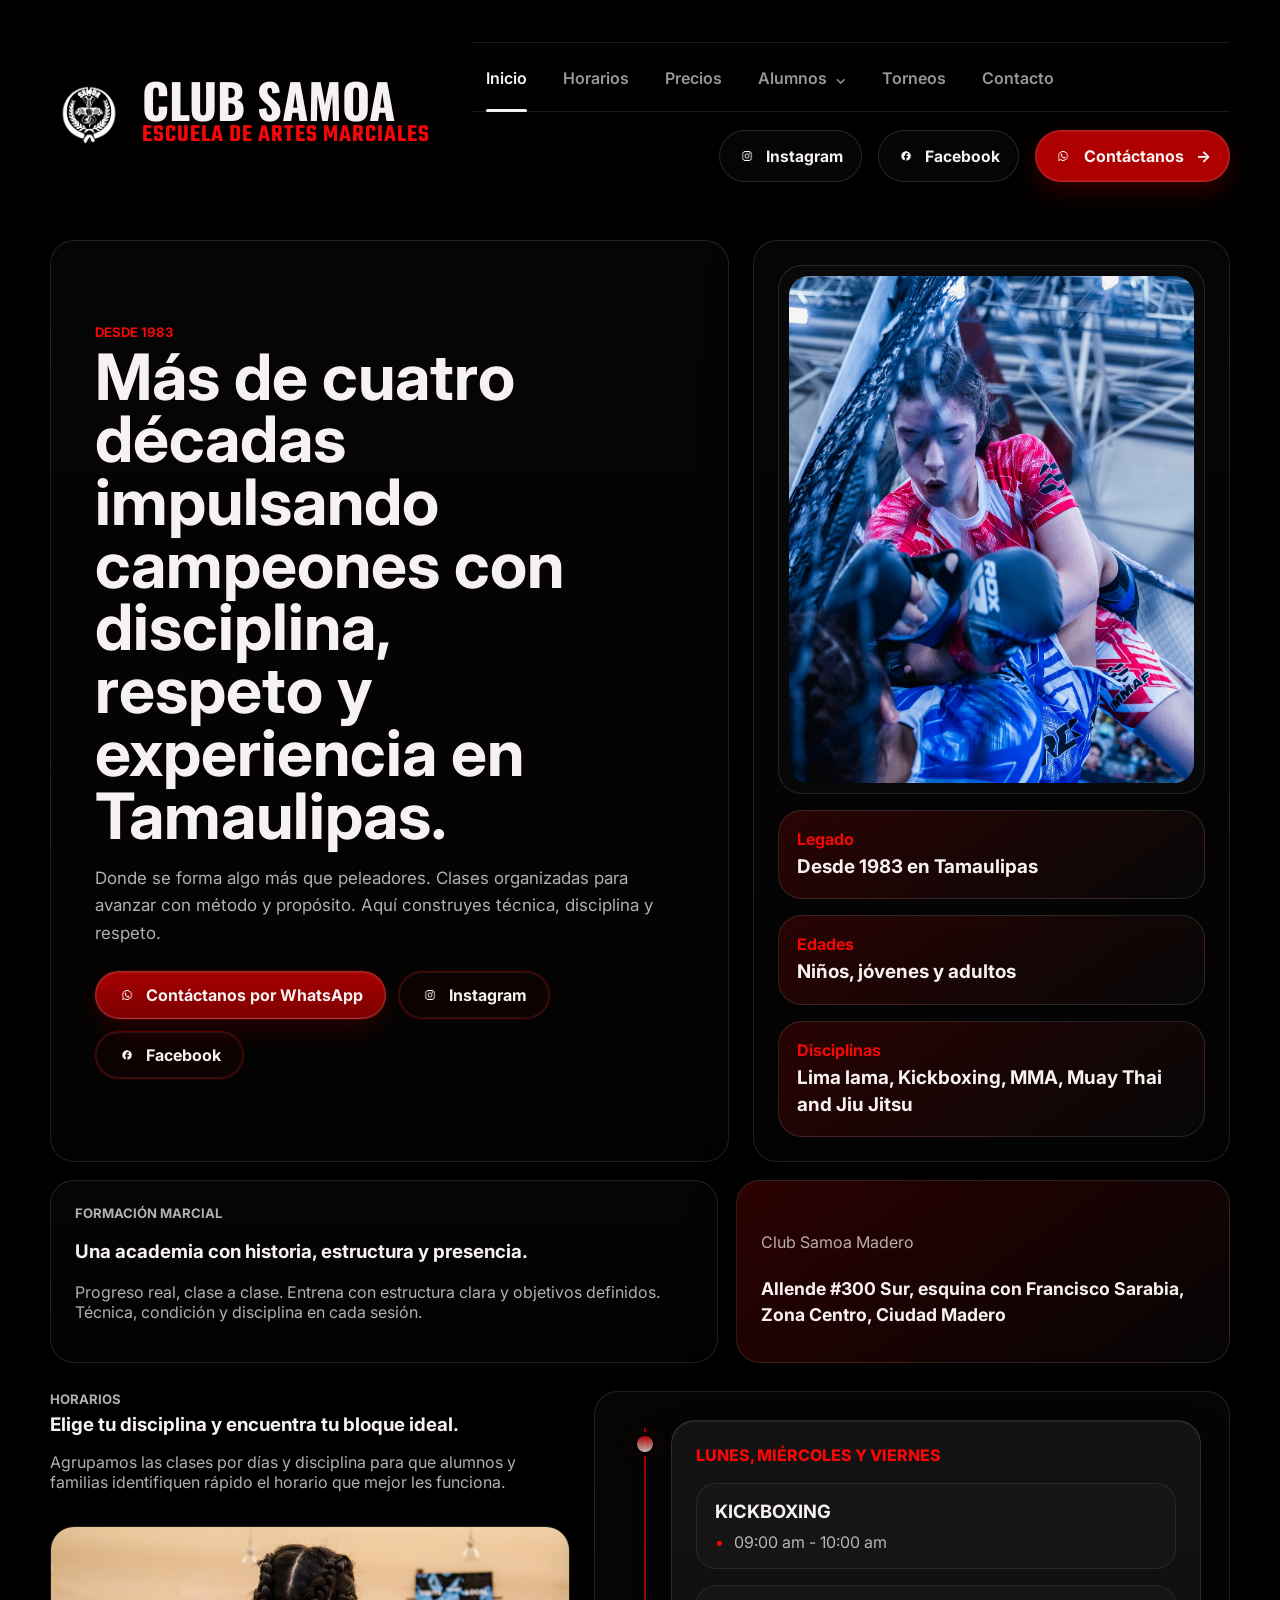
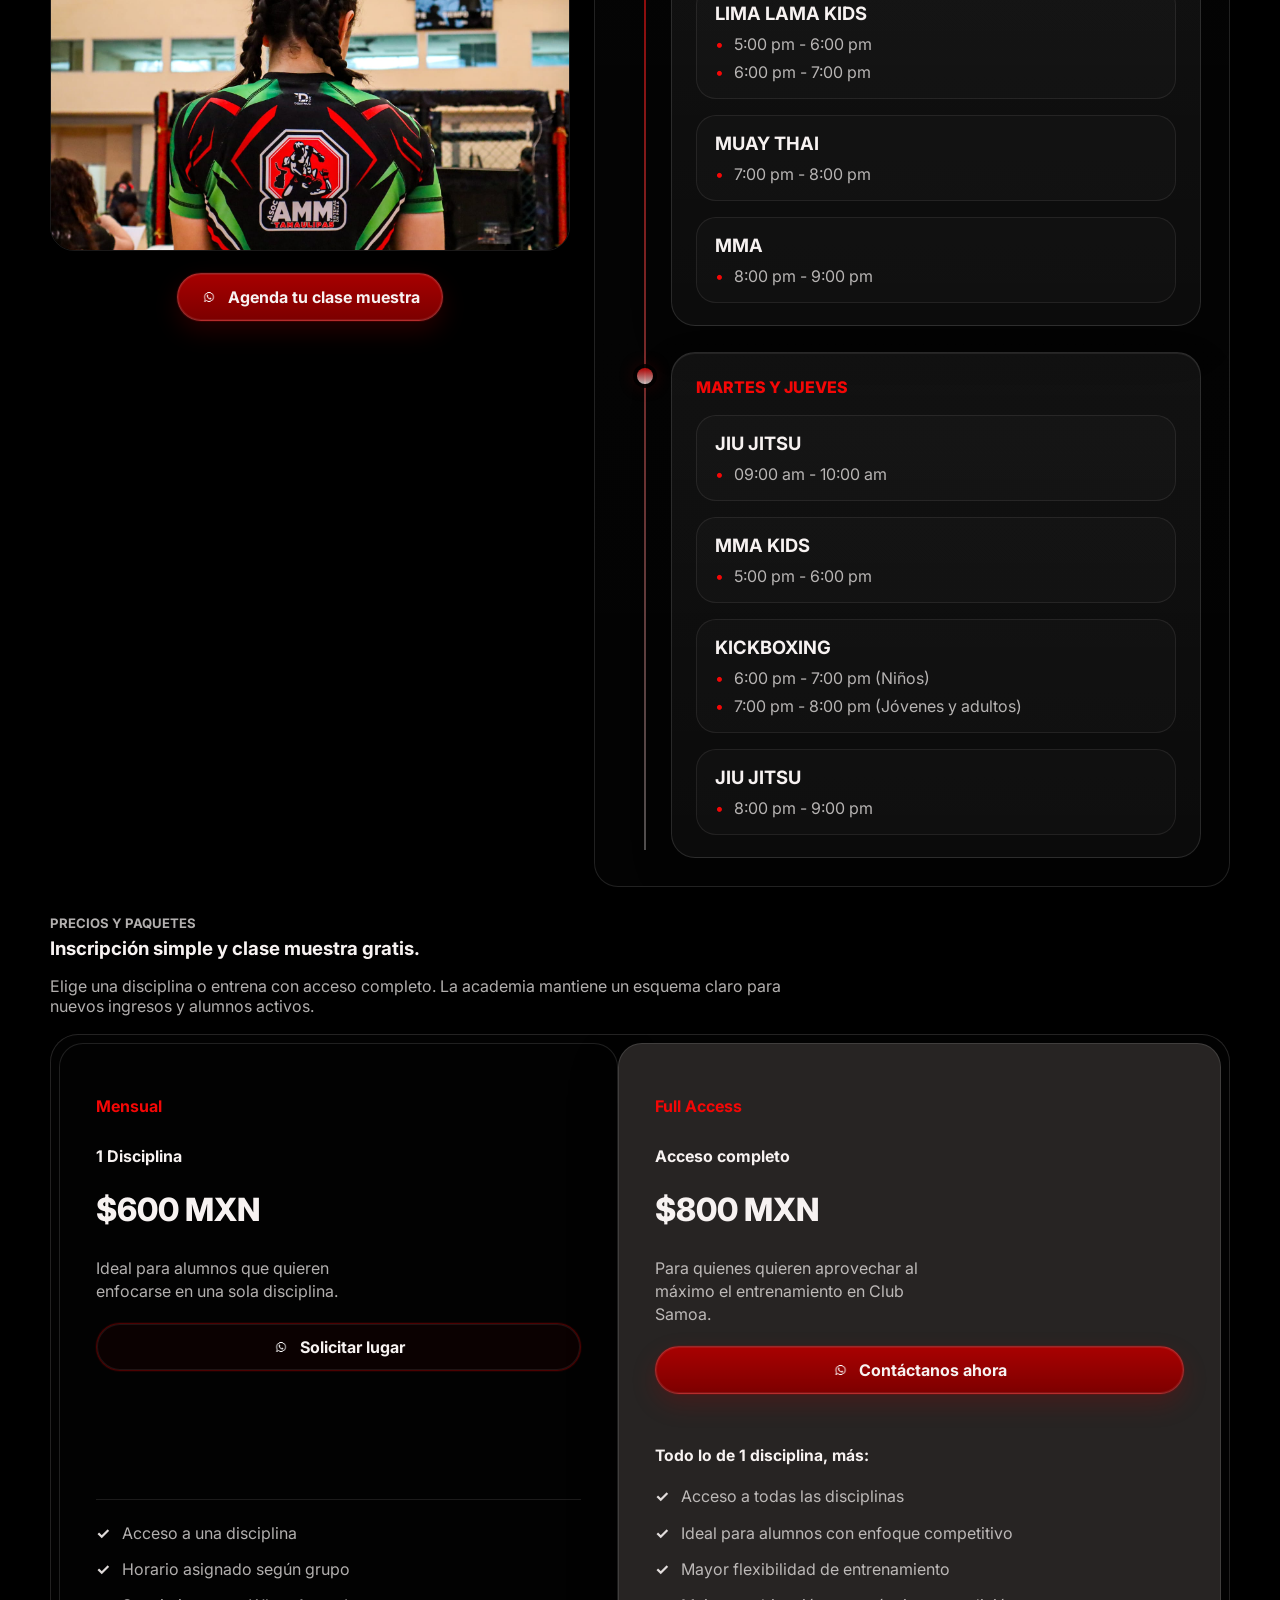
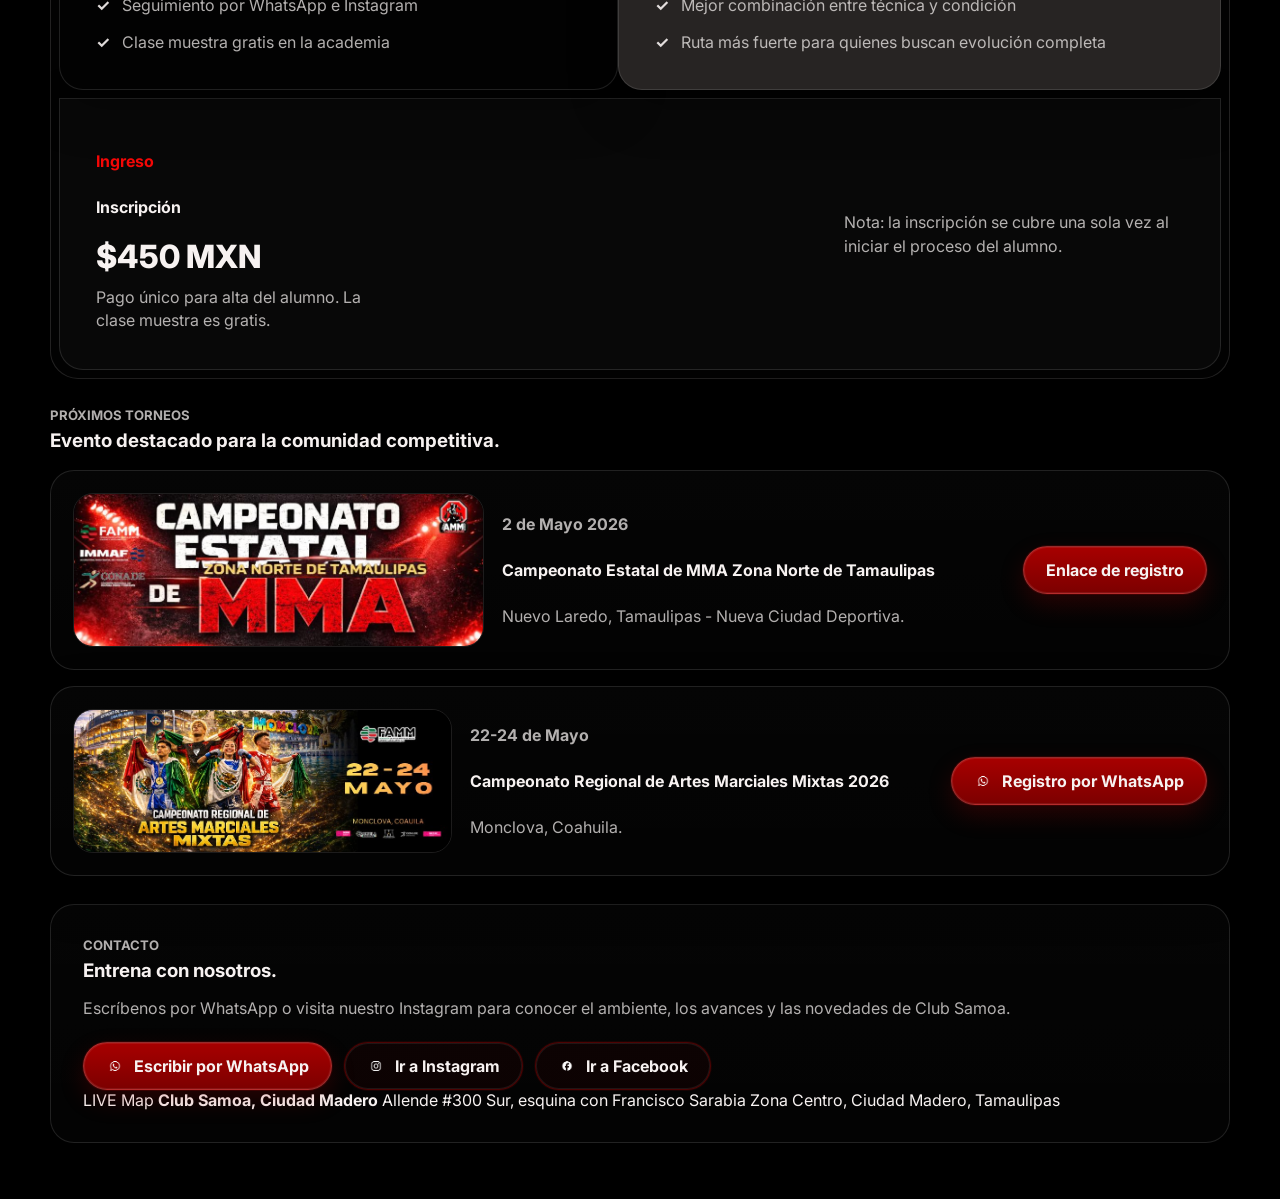
==== commit 86423d26: "Restore disciplines stat in homepage hero" ====
--- a/index.html
+++ b/index.html
@@ -119,40 +119,9 @@
             </div>
             <div class="hero-stat">
               <span class="stat-label">Disciplinas</span>
-              <strong>MMA, Kickboxing, Jiu Jitsu y Lima Lama</strong>
-            </div>
-          </div>
-        </section>
-
-        <section class="social-strip" aria-label="Conecta con Club Samoa">
-          <a
-            class="social-card"
-            href="https://www.instagram.com/club.samoa/"
-            target="_blank"
-            rel="noreferrer"
-          >
-            <span class="social-label">Instagram</span>
-            <strong>@club.samoa</strong>
-            <span class="social-copy">Novedades, historias y comunidad.</span>
-            <span class="social-card-action"><img class="social-icon" src="./icon-instagram.png" alt="" aria-hidden="true" />Ir a Instagram</span>
-          </a>
-          <a class="social-card" href="https://wa.me/528333110858" target="_blank" rel="noreferrer">
-            <span class="social-label">WhatsApp</span>
-            <strong>Contacto directo</strong>
-            <span class="social-copy">Inscripciones, dudas y seguimiento.</span>
-            <span class="social-card-action"><img class="social-icon" src="./icon-whatsapp.png" alt="" aria-hidden="true" />Abrir WhatsApp</span>
-          </a>
-          <a
-            class="social-card"
-            href="https://www.facebook.com/profile.php?id=100064137453524&locale=es_LA"
-            target="_blank"
-            rel="noreferrer"
-          >
-            <span class="social-label">Facebook</span>
-            <strong>Club Samoa</strong>
-            <span class="social-copy">Publicaciones, avisos y presencia social.</span>
-            <span class="social-card-action"><img class="social-icon" src="./icon-facebook.png" alt="" aria-hidden="true" />Ir a Facebook</span>
-          </a>
+              <strong>Lima lama, Kickboxing, MMA, Muay Thai and Jiu Jitsu</strong>
+            </div>
+          </div>
         </section>
 
         <section class="legacy-band" aria-label="Legado Club Samoa">
@@ -421,10 +390,49 @@
               ><img class="social-icon" src="./icon-facebook.png" alt="" aria-hidden="true" />Ir a Facebook</a
             >
           </div>
-          <p class="contact-note">
-            Ubicación: Allende #300 Sur, esquina con Francisco Sarabia, Zona
-            Centro, Ciudad Madero. WhatsApp: <span id="whatsapp-placeholder">528333110858</span>
-          </p>
+          <a
+            class="contact-map"
+            href="https://maps.app.goo.gl/XJic3zwHiYcTWni7A"
+            target="_blank"
+            rel="noreferrer"
+            aria-label="Open Club Samoa map in Google Maps"
+          >
+            <span class="contact-map-grid" aria-hidden="true"></span>
+            <span class="contact-map-road contact-map-road-horizontal road-main-top" aria-hidden="true"></span>
+            <span class="contact-map-road contact-map-road-horizontal road-main-bottom" aria-hidden="true"></span>
+            <span class="contact-map-road contact-map-road-vertical road-main-left" aria-hidden="true"></span>
+            <span class="contact-map-road contact-map-road-vertical road-main-right" aria-hidden="true"></span>
+            <span class="contact-map-road contact-map-road-horizontal road-small-top" aria-hidden="true"></span>
+            <span class="contact-map-road contact-map-road-horizontal road-small-middle" aria-hidden="true"></span>
+            <span class="contact-map-road contact-map-road-horizontal road-small-bottom" aria-hidden="true"></span>
+            <span class="contact-map-road contact-map-road-vertical road-small-left" aria-hidden="true"></span>
+            <span class="contact-map-road contact-map-road-vertical road-small-midleft" aria-hidden="true"></span>
+            <span class="contact-map-road contact-map-road-vertical road-small-midright" aria-hidden="true"></span>
+            <span class="contact-map-road contact-map-road-vertical road-small-right" aria-hidden="true"></span>
+
+            <span class="contact-map-building building-one" aria-hidden="true"></span>
+            <span class="contact-map-building building-two" aria-hidden="true"></span>
+            <span class="contact-map-building building-three" aria-hidden="true"></span>
+            <span class="contact-map-building building-four" aria-hidden="true"></span>
+            <span class="contact-map-building building-five" aria-hidden="true"></span>
+            <span class="contact-map-building building-six" aria-hidden="true"></span>
+
+            <span class="contact-map-overlay" aria-hidden="true"></span>
+            <span class="contact-map-badge">
+              <span class="contact-map-badge-dot" aria-hidden="true"></span>
+              LIVE
+            </span>
+            <span class="contact-map-pin" aria-hidden="true">
+              <span class="contact-map-pin-center"></span>
+            </span>
+
+            <span class="contact-map-copy">
+              <span class="contact-map-label">Map</span>
+              <strong>Club Samoa, Ciudad Madero</strong>
+              <span>Allende #300 Sur, esquina con Francisco Sarabia</span>
+              <span>Zona Centro, Ciudad Madero, Tamaulipas</span>
+            </span>
+          </a>
         </section>
       </main>
     </div>
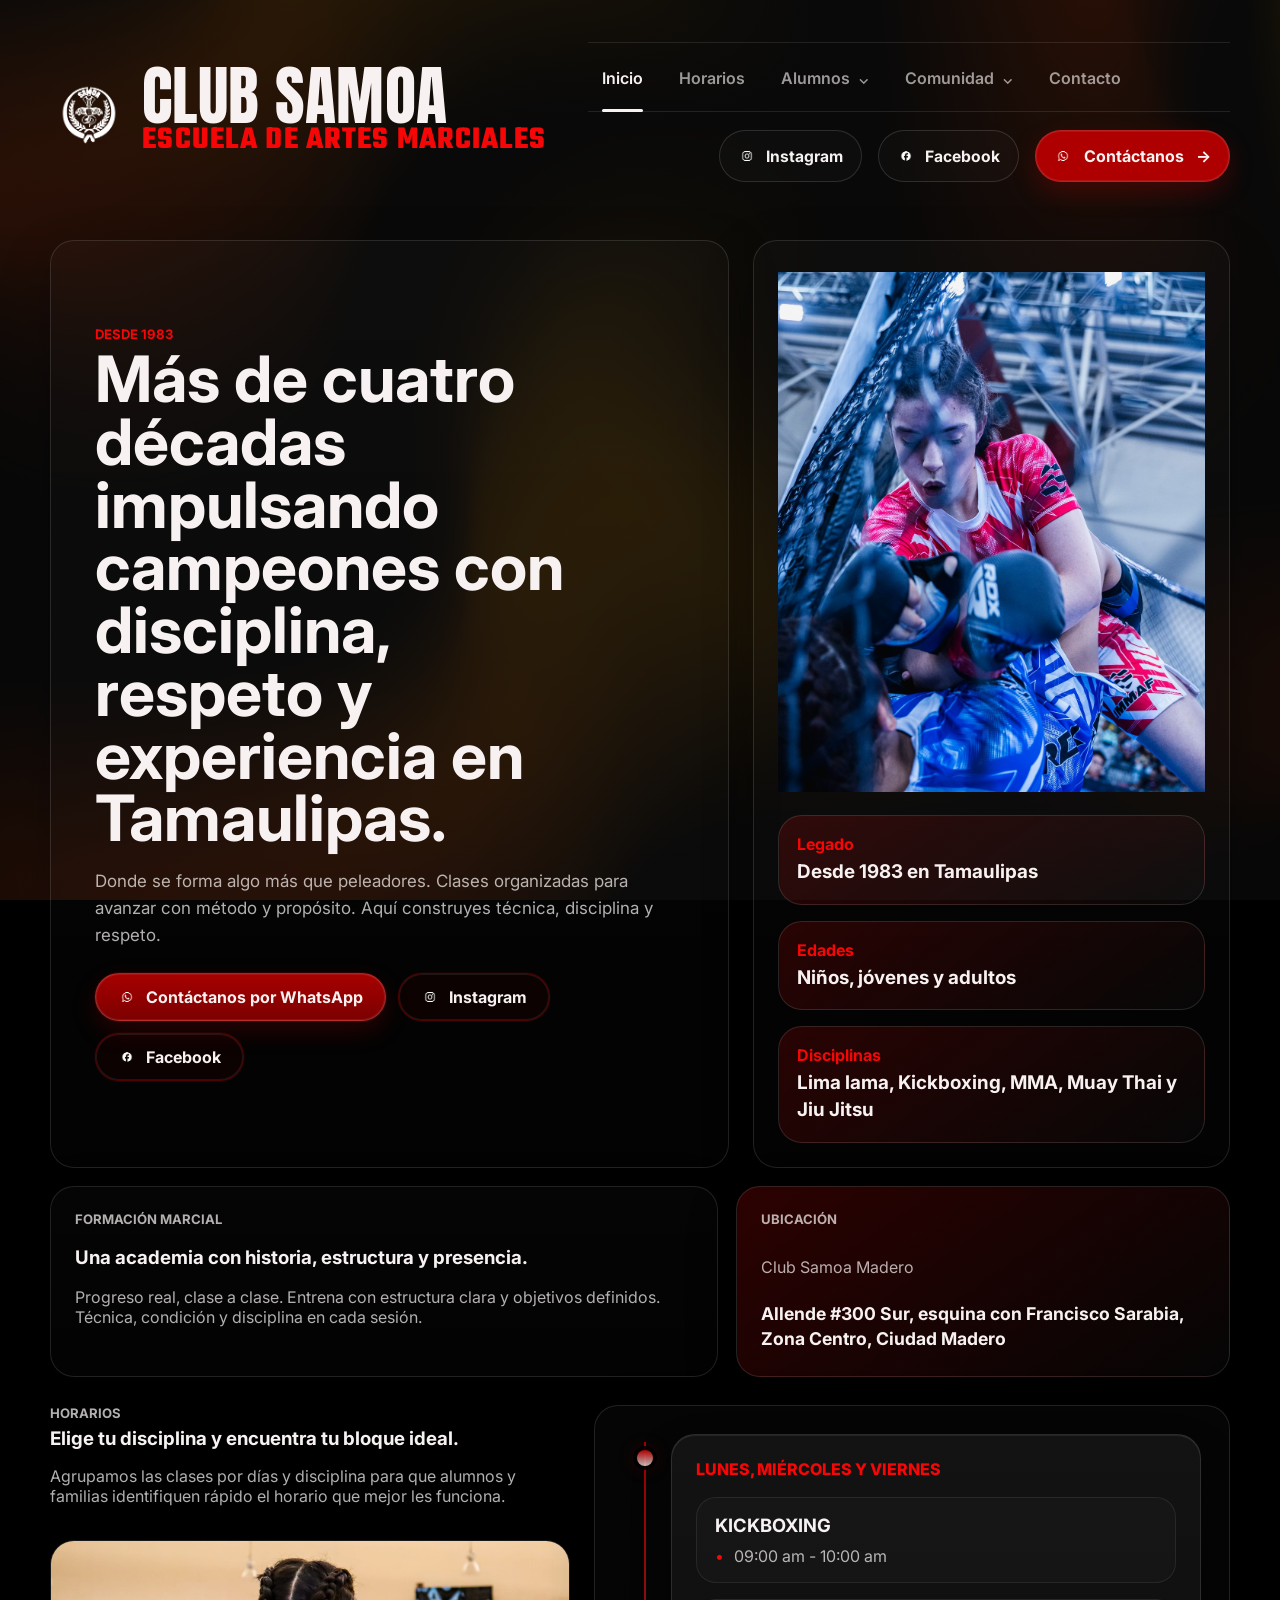
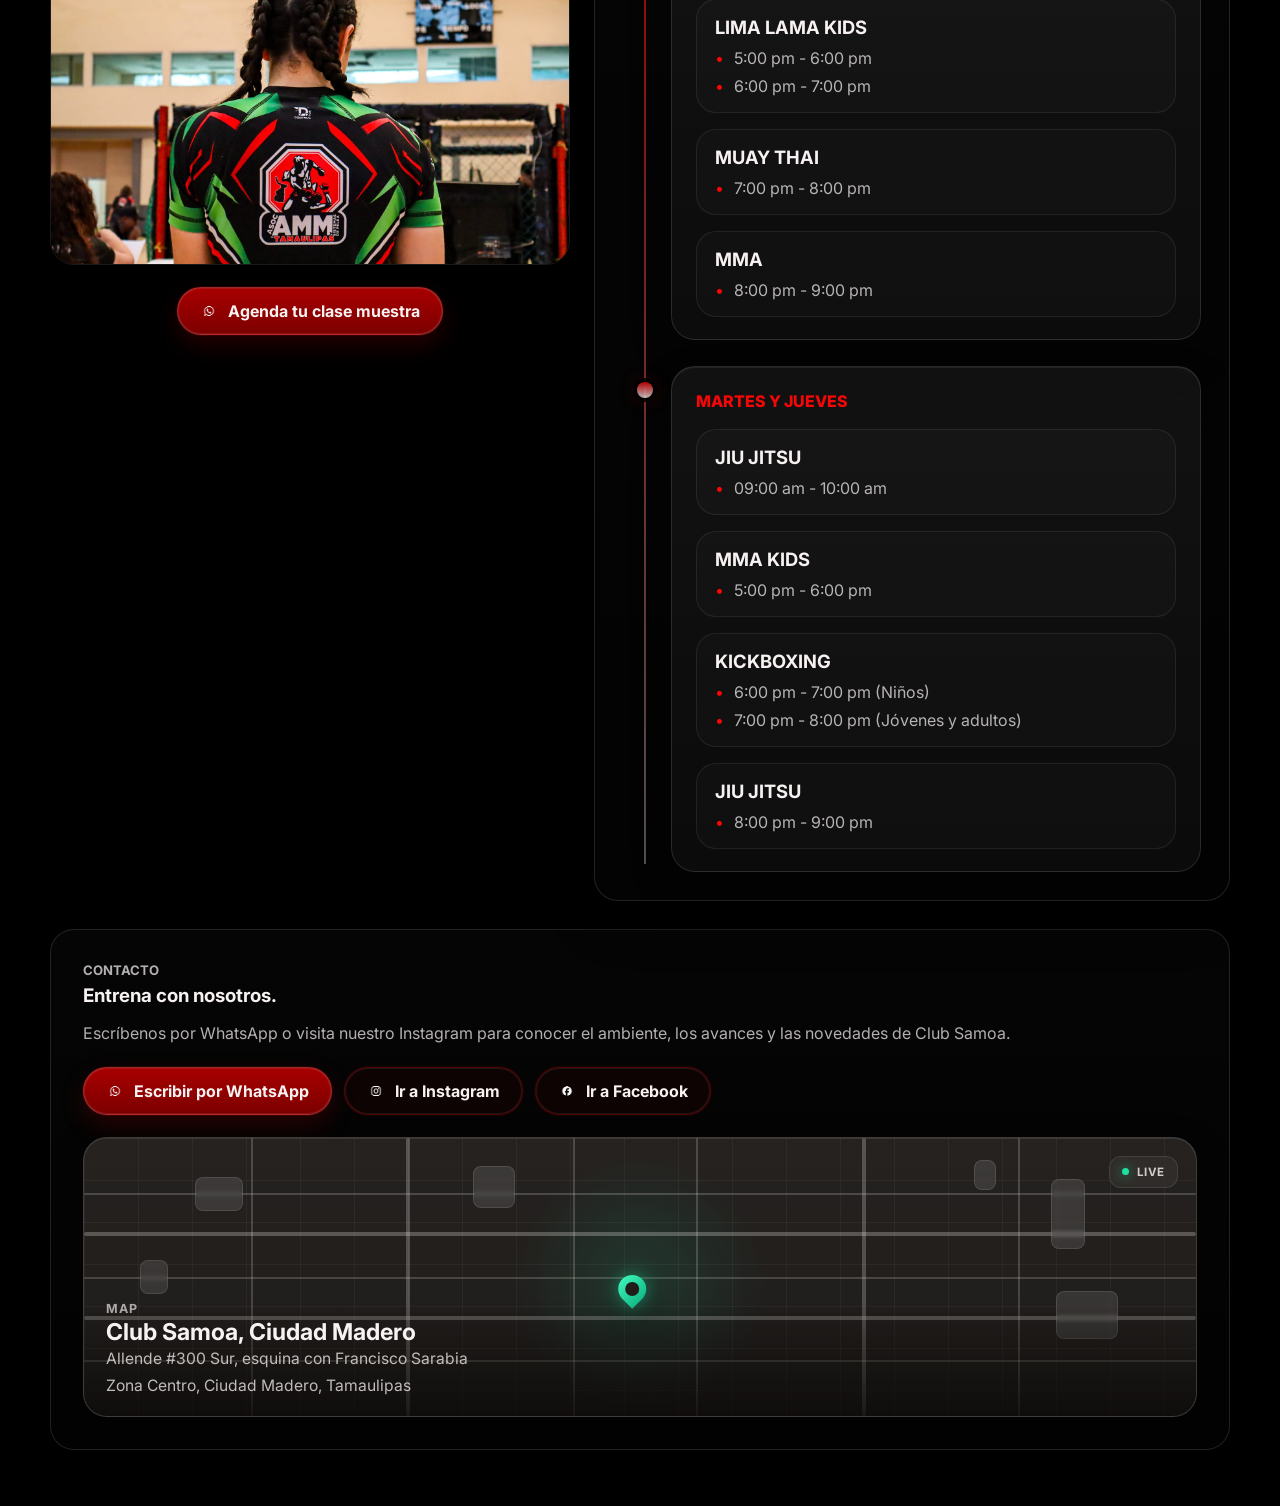
==== commit c0432871: "Style changes" ====
--- a/index.html
+++ b/index.html
@@ -6,12 +6,12 @@
     <title>Club Samoa Escuela de Artes Marciales</title>
     <meta
       name="description"
-      content="Horarios, precios, paquetes, torneos y contacto de Club Samoa Escuela de Artes Marciales."
+      content="Horarios, disciplinas y contacto de Club Samoa Escuela de Artes Marciales."
     />
     <link rel="preconnect" href="https://fonts.googleapis.com" />
     <link rel="preconnect" href="https://fonts.gstatic.com" crossorigin />
     <link
-      href="https://fonts.googleapis.com/css2?family=Inter:wght@400;500;600;700;800&family=Oswald:wght@600;700&family=Teko:wght@500;600&display=swap"
+      href="https://fonts.googleapis.com/css2?family=Anton&family=Inter:wght@400;500;600;700;800&family=Oswald:wght@600;700&family=Teko:wght@500;600;700&display=swap"
       rel="stylesheet"
     />
     <link rel="icon" type="image/png" href="./images/logo-black.png" />
@@ -32,7 +32,6 @@
           <nav class="site-nav" aria-label="Principal">
             <a href="./index.html" aria-current="page">Inicio</a>
             <a href="#horarios">Horarios</a>
-            <a href="#precios">Precios</a>
             <div class="nav-dropdown">
               <button
                 class="nav-dropdown-toggle"
@@ -48,7 +47,21 @@
                 <a href="./students.html#examenes">Exámenes</a>
               </div>
             </div>
-            <a href="#torneos">Torneos</a>
+            <div class="nav-dropdown">
+              <button
+                class="nav-dropdown-toggle"
+                type="button"
+                aria-expanded="false"
+                aria-controls="community-menu"
+              >
+                Comunidad <span class="dropdown-caret" aria-hidden="true">⌄</span>
+              </button>
+              <div class="nav-dropdown-menu" id="community-menu" hidden>
+                <a href="./community.html">Precios y torneos</a>
+                <a href="./community.html#precios">Precios</a>
+                <a href="./community.html#torneos">Torneos</a>
+              </div>
+            </div>
             <a href="#contacto">Contacto</a>
           </nav>
           <div class="header-actions">
@@ -119,7 +132,7 @@
             </div>
             <div class="hero-stat">
               <span class="stat-label">Disciplinas</span>
-              <strong>Lima lama, Kickboxing, MMA, Muay Thai and Jiu Jitsu</strong>
+              <strong>Lima lama, Kickboxing, MMA, Muay Thai y Jiu Jitsu</strong>
             </div>
           </div>
         </section>
@@ -135,6 +148,7 @@
             </p>
           </div>
           <div class="legacy-quote">
+            <p class="eyebrow">Ubicación</p>
             <p>
               Club Samoa Madero
             </p>
@@ -237,123 +251,6 @@
                   </div>
                 </article>
             </div>
-          </div>
-        </section>
-
-        <section class="section-stack" id="precios">
-          <div class="section-heading pricing-heading">
-            <p class="eyebrow">Precios y Paquetes</p>
-            <h3>Inscripción simple y clase muestra gratis.</h3>
-            <p>
-              Elige una disciplina o entrena con acceso completo. La academia
-              mantiene un esquema claro para nuevos ingresos y alumnos activos.
-            </p>
-          </div>
-          <div class="pricing-shell">
-            <div class="pricing-grid pricing-grid-compare">
-            <article class="pricing-card pricing-card-base">
-              <div class="pricing-top">
-              <p class="price-tag">Mensual</p>
-              <h4>1 Disciplina</h4>
-              <p class="price">$600 MXN</p>
-              <p class="pricing-description">
-                Ideal para alumnos que quieren enfocarse en una sola disciplina.
-              </p>
-              <a class="button button-secondary pricing-button" href="https://wa.me/528333110858" target="_blank" rel="noreferrer">
-                <img class="social-icon" src="./icon-whatsapp.png" alt="" aria-hidden="true" />Solicitar lugar
-              </a>
-              </div>
-              <ul>
-                <li><span class="check-mark">✓</span> Acceso a una disciplina</li>
-                <li><span class="check-mark">✓</span> Horario asignado según grupo</li>
-                <li><span class="check-mark">✓</span> Seguimiento por WhatsApp e Instagram</li>
-                <li><span class="check-mark">✓</span> Clase muestra gratis en la academia</li>
-              </ul>
-            </article>
-            <article class="pricing-card pricing-card-highlight">
-              <div class="pricing-top">
-              <p class="price-tag">Full Access</p>
-              <h4>Acceso completo</h4>
-              <p class="price">$800 MXN</p>
-              <p class="pricing-description">
-                Para quienes quieren aprovechar al máximo el entrenamiento en Club Samoa.
-              </p>
-              <a class="button button-primary pricing-button" href="https://wa.me/528333110858" target="_blank" rel="noreferrer">
-                <img class="social-icon" src="./icon-whatsapp.png" alt="" aria-hidden="true" />Contáctanos ahora
-              </a>
-              </div>
-              <div class="pricing-plus">Todo lo de 1 disciplina, más:</div>
-              <ul>
-                <li><span class="check-mark">✓</span> Acceso a todas las disciplinas</li>
-                <li><span class="check-mark">✓</span> Ideal para alumnos con enfoque competitivo</li>
-                <li><span class="check-mark">✓</span> Mayor flexibilidad de entrenamiento</li>
-                <li><span class="check-mark">✓</span> Mejor combinación entre técnica y condición</li>
-                <li><span class="check-mark">✓</span> Ruta más fuerte para quienes buscan evolución completa</li>
-              </ul>
-            </article>
-            </div>
-            <article class="pricing-card pricing-card-footer">
-              <div class="pricing-footer-copy">
-                <p class="price-tag">Ingreso</p>
-                <h4>Inscripción</h4>
-                <p class="price">$450 MXN</p>
-                <p class="pricing-description">
-                  Pago único para alta del alumno. La clase muestra es gratis.
-                </p>
-              </div>
-              <p class="pricing-note">
-                Nota: la inscripción se cubre una sola vez al iniciar el proceso del alumno.
-              </p>
-            </article>
-          </div>
-        </section>
-
-        <section class="section-stack" id="torneos">
-          <div class="section-heading">
-            <p class="eyebrow">Próximos torneos</p>
-            <h3>Evento destacado para la comunidad competitiva.</h3>
-          </div>
-          <div class="events-list">
-            <article class="event-card featured-event-card">
-              <img
-                class="event-poster"
-                src="./images/estatal-znorte2026.jpeg"
-                alt="Poster del Campeonato Estatal de MMA Zona Norte de Tamaulipas"
-              />
-              <div class="event-copy">
-                <p class="event-date">2 de Mayo 2026</p>
-                <h4>Campeonato Estatal de MMA Zona Norte de Tamaulipas</h4>
-                <p>Nuevo Laredo, Tamaulipas - Nueva Ciudad Deportiva.</p>
-              </div>
-              <a
-                class="button button-primary"
-                href="https://famm.smoothcomp.com/en/event/31781"
-                target="_blank"
-                rel="noreferrer"
-              >
-                Enlace de registro
-              </a>
-            </article>
-            <article class="event-card featured-event-card">
-              <img
-                class="event-poster"
-                src="./images/regional2026.jpg"
-                alt="Poster del Campeonato Regional de Artes Marciales Mixtas 2026"
-              />
-              <div class="event-copy">
-                <p class="event-date">22-24 de Mayo</p>
-                <h4>Campeonato Regional de Artes Marciales Mixtas 2026</h4>
-                <p>Monclova, Coahuila.</p>
-              </div>
-              <a
-                class="button button-primary"
-                href="https://wa.me/528333110858"
-                target="_blank"
-                rel="noreferrer"
-              >
-                <img class="social-icon" src="./icon-whatsapp.png" alt="" aria-hidden="true" />Registro por WhatsApp
-              </a>
-            </article>
           </div>
         </section>
 
--- a/styles.css
+++ b/styles.css
@@ -29,7 +29,11 @@
 body {
   margin: 0;
   font-family: "Inter", sans-serif;
-  background: #000000;
+  min-height: 100vh;
+  background:
+    linear-gradient(180deg, rgba(0, 0, 0, 0.72), rgba(0, 0, 0, 0.84)),
+    url("./images/back2.png") center top / cover fixed,
+    #000000;
   color: var(--text);
 }
 
@@ -106,19 +110,22 @@
   margin: 0;
   color: var(--brand);
   font-family: "Teko", sans-serif;
-  font-size: 1.55rem;
-  font-weight: 600;
-  line-height: 0.9;
+  font-size: 2rem;
+  font-weight: 700;
+  line-height: 0.88;
   letter-spacing: 0.04em;
+  text-transform: uppercase;
 }
 
 .brand-title {
   margin: 0;
   color: var(--surface);
-  font-family: "Oswald", sans-serif;
-  font-size: 3rem;
-  font-weight: 700;
-  line-height: 0.92;
+  font-family: "Anton", "Oswald", sans-serif;
+  font-size: 4rem;
+  font-weight: 400;
+  line-height: 0.86;
+  letter-spacing: 0.005em;
+  text-transform: uppercase;
 }
 
 .eyebrow {
@@ -597,6 +604,13 @@
   border-radius: 24px;
 }
 
+.hero-logo-wrap:has(.hero-photo) {
+  padding: 0;
+  border: 0;
+  background: transparent;
+  border-radius: 0;
+}
+
 .hero-logo {
   width: min(100%, 280px);
   aspect-ratio: 1;
@@ -610,7 +624,7 @@
   height: min(100%, 520px);
   aspect-ratio: 4 / 5;
   object-fit: cover;
-  border-radius: 20px;
+  border-radius: 0;
 }
 
 .hero-stat {
@@ -1030,6 +1044,41 @@
   resize: vertical;
 }
 
+.data-form input[type="checkbox"] {
+  width: 22px;
+  min-height: 22px;
+  height: 22px;
+  margin: 0;
+  padding: 0;
+  border-radius: 6px;
+  accent-color: var(--brand);
+  box-shadow: none;
+}
+
+.checkbox-list {
+  display: grid;
+  gap: 14px;
+  padding: 16px 18px;
+  border: 1px solid rgba(247, 242, 241, 0.18);
+  border-radius: 22px;
+  background:
+    linear-gradient(180deg, rgba(244, 7, 6, 0.1), rgba(255, 255, 255, 0.03)),
+    rgba(255, 255, 255, 0.035);
+  box-shadow:
+    inset 0 1px 0 rgba(247, 242, 241, 0.07),
+    0 10px 24px rgba(0, 0, 0, 0.18);
+}
+
+.checkbox-option {
+  display: grid;
+  grid-template-columns: 22px 1fr;
+  align-items: center;
+  gap: 12px;
+  color: var(--text);
+  font-weight: 650;
+  line-height: 1.35;
+}
+
 .data-form textarea {
   min-height: 138px;
 }
@@ -1058,6 +1107,87 @@
   margin-top: 4px;
 }
 
+.data-form button:disabled {
+  cursor: wait;
+  opacity: 0.68;
+  transform: none;
+}
+
+.form-status {
+  min-height: 1.35em;
+  margin: 0;
+  color: rgba(247, 242, 241, 0.68);
+  font-size: 0.92rem;
+  font-weight: 700;
+  line-height: 1.45;
+}
+
+.form-status.is-success {
+  color: #b7f5d2;
+}
+
+.form-status.is-error {
+  color: #ffd4d4;
+}
+
+.request-confirmation {
+  display: grid;
+  align-content: center;
+  gap: 18px;
+  min-height: 520px;
+  padding: 34px;
+  border: 1px solid rgba(244, 7, 6, 0.2);
+  border-radius: 24px;
+  background:
+    linear-gradient(180deg, rgba(244, 7, 6, 0.16), rgba(255, 255, 255, 0.03)),
+    rgba(18, 6, 7, 0.8);
+  box-shadow:
+    inset 0 1px 0 rgba(247, 242, 241, 0.08),
+    0 20px 48px rgba(0, 0, 0, 0.28),
+    0 0 0 1px rgba(244, 7, 6, 0.06);
+}
+
+.request-confirmation[hidden] {
+  display: none;
+}
+
+.request-confirmation h2 {
+  margin: 0;
+  max-width: 12ch;
+  color: var(--text);
+  font-family: "Oswald", sans-serif;
+  font-size: clamp(2.1rem, 5vw, 4.4rem);
+  line-height: 0.95;
+  text-transform: uppercase;
+}
+
+.request-confirmation p {
+  margin: 0;
+  max-width: 34ch;
+  color: rgba(247, 242, 241, 0.78);
+  font-size: 1.08rem;
+  line-height: 1.5;
+}
+
+.request-confirmation-id {
+  display: block;
+  overflow-wrap: anywhere;
+  color: var(--text);
+  font-family: "Oswald", sans-serif;
+  font-size: clamp(1.35rem, 3vw, 2.2rem);
+  line-height: 1.1;
+}
+
+.request-confirmation span {
+  color: rgba(247, 242, 241, 0.55);
+  font-size: 0.9rem;
+  font-weight: 700;
+}
+
+.request-confirmation .button {
+  justify-self: start;
+}
+
 .events-list {
   display: grid;
   gap: 16px;
@@ -1087,6 +1217,14 @@
   border: 1px solid rgba(247, 242, 241, 0.1);
 }
 
+.event-poster--logo {
+  object-fit: contain;
+  object-position: center;
+  aspect-ratio: 3 / 1;
+  background: var(--surface);
+  padding: 18px;
+}
+
 .event-copy {
   display: grid;
   gap: 10px;
@@ -1094,6 +1232,260 @@
 
 .contact-section {
   padding: 32px;
+}
+
+.contact-map {
+  position: relative;
+  display: block;
+  margin-top: 22px;
+  min-height: 280px;
+  overflow: hidden;
+  border-radius: 24px;
+  border: 1px solid rgba(247, 242, 241, 0.12);
+  background:
+    radial-gradient(circle at 50% 52%, rgba(31, 224, 162, 0.14), rgba(31, 224, 162, 0) 22%),
+    linear-gradient(180deg, rgba(255, 255, 255, 0.03), rgba(255, 255, 255, 0.015)),
+    #201d1b;
+  box-shadow:
+    0 18px 40px rgba(0, 0, 0, 0.26),
+    inset 0 1px 0 rgba(247, 242, 241, 0.06);
+  transform-origin: center;
+  transition:
+    transform 260ms ease,
+    border-color 260ms ease,
+    box-shadow 260ms ease;
+}
+
+.contact-map:hover,
+.contact-map:focus-visible {
+  transform: translateY(-2px);
+  border-color: rgba(31, 224, 162, 0.28);
+  box-shadow:
+    0 22px 48px rgba(0, 0, 0, 0.3),
+    inset 0 1px 0 rgba(247, 242, 241, 0.08);
+}
+
+.contact-map:focus-visible {
+  outline: 2px solid rgba(31, 224, 162, 0.48);
+  outline-offset: 3px;
+}
+
+.contact-map-grid,
+.contact-map-overlay,
+.contact-map-road,
+.contact-map-building,
+.contact-map-badge,
+.contact-map-pin,
+.contact-map-copy {
+  position: absolute;
+}
+
+.contact-map-grid {
+  inset: 0;
+  background-image:
+    linear-gradient(rgba(247, 242, 241, 0.09) 1px, transparent 1px),
+    linear-gradient(90deg, rgba(247, 242, 241, 0.09) 1px, transparent 1px);
+  background-size: 54px 42px;
+  opacity: 0.55;
+}
+
+.contact-map-road {
+  background: rgba(247, 242, 241, 0.2);
+  border-radius: 999px;
+}
+
+.contact-map-road-horizontal {
+  left: 0;
+  right: 0;
+  height: 2px;
+}
+
+.contact-map-road-vertical {
+  top: 0;
+  bottom: 0;
+  width: 2px;
+}
+
+.road-main-top {
+  top: 34%;
+  height: 4px;
+  background: rgba(247, 242, 241, 0.28);
+}
+
+.road-main-bottom {
+  top: 64%;
+  height: 4px;
+  background: rgba(247, 242, 241, 0.28);
+}
+
+.road-main-left {
+  left: 29%;
+  width: 4px;
+  background: rgba(247, 242, 241, 0.25);
+}
+
+.road-main-right {
+  left: 70%;
+  width: 4px;
+  background: rgba(247, 242, 241, 0.25);
+}
+
+.road-small-top {
+  top: 20%;
+}
+
+.road-small-middle {
+  top: 50%;
+}
+
+.road-small-bottom {
+  top: 80%;
+}
+
+.road-small-left {
+  left: 15%;
+}
+
+.road-small-midleft {
+  left: 44%;
+}
+
+.road-small-midright {
+  left: 55%;
+}
+
+.road-small-right {
+  left: 84%;
+}
+
+.contact-map-building {
+  border: 1px solid rgba(247, 242, 241, 0.12);
+  border-radius: 8px;
+  background: rgba(247, 242, 241, 0.12);
+  backdrop-filter: blur(2px);
+}
+
+.building-one {
+  top: 14%;
+  left: 10%;
+  width: 48px;
+  height: 34px;
+}
+
+.building-two {
+  top: 10%;
+  left: 35%;
+  width: 42px;
+  height: 42px;
+}
+
+.building-three {
+  top: 15%;
+  right: 10%;
+  width: 34px;
+  height: 70px;
+}
+
+.building-four {
+  top: 55%;
+  right: 7%;
+  width: 62px;
+  height: 48px;
+}
+
+.building-five {
+  top: 44%;
+  left: 5%;
+  width: 28px;
+  height: 34px;
+}
+
+.building-six {
+  top: 8%;
+  right: 18%;
+  width: 22px;
+  height: 30px;
+}
+
+.contact-map-overlay {
+  inset: 0;
+  background:
+    linear-gradient(180deg, rgba(0, 0, 0, 0.04), rgba(0, 0, 0, 0.12)),
+    linear-gradient(0deg, rgba(12, 9, 7, 0.75), rgba(12, 9, 7, 0) 42%);
+}
+
+.contact-map-badge {
+  top: 18px;
+  right: 18px;
+  display: inline-flex;
+  align-items: center;
+  gap: 8px;
+  padding: 8px 12px;
+  border-radius: 12px;
+  border: 1px solid rgba(247, 242, 241, 0.1);
+  background: rgba(52, 48, 46, 0.75);
+  color: rgba(247, 242, 241, 0.82);
+  font-size: 0.72rem;
+  font-weight: 700;
+  letter-spacing: 0.05em;
+}
+
+.contact-map-badge-dot {
+  width: 7px;
+  height: 7px;
+  border-radius: 999px;
+  background: #1fe0a2;
+  box-shadow: 0 0 12px rgba(31, 224, 162, 0.72);
+}
+
+.contact-map-pin {
+  top: 50%;
+  left: 50%;
+  width: 28px;
+  height: 28px;
+  transform: translate(-50%, -60%);
+  border-radius: 999px 999px 999px 0;
+  background: linear-gradient(180deg, #3af0b4, #14ba88);
+  rotate: -45deg;
+  box-shadow:
+    0 0 18px rgba(31, 224, 162, 0.5),
+    0 10px 30px rgba(12, 9, 7, 0.4);
+}
+
+.contact-map-pin-center {
+  position: absolute;
+  inset: 7px;
+  border-radius: 999px;
+  background: #201d1b;
+}
+
+.contact-map-copy {
+  left: 22px;
+  right: 22px;
+  bottom: 18px;
+  display: grid;
+  gap: 4px;
+  z-index: 1;
+}
+
+.contact-map-label {
+  color: rgba(247, 242, 241, 0.66);
+  font-size: 0.78rem;
+  font-weight: 700;
+  letter-spacing: 0.08em;
+  text-transform: uppercase;
+}
+
+.contact-map-copy strong {
+  font-size: 1.45rem;
+  line-height: 1.05;
+  color: var(--surface);
+}
+
+.contact-map-copy span:not(.contact-map-label) {
+  color: rgba(247, 242, 241, 0.76);
+  font-size: 0.98rem;
+  line-height: 1.45;
 }
 
 @media (max-width: 980px) {
@@ -1221,6 +1613,30 @@
     padding: 18px;
   }
 
+  .contact-map {
+    min-height: 240px;
+  }
+
+  .contact-map-copy {
+    left: 18px;
+    right: 18px;
+    bottom: 16px;
+  }
+
+  .contact-map-copy strong {
+    font-size: 1.18rem;
+  }
+
+  .contact-map-copy span:not(.contact-map-label) {
+    font-size: 0.9rem;
+  }
+
+  .contact-map-badge {
+    top: 14px;
+    right: 14px;
+    padding: 7px 10px;
+  }
+
   .featured-event-card {
     grid-template-columns: 1fr;
   }
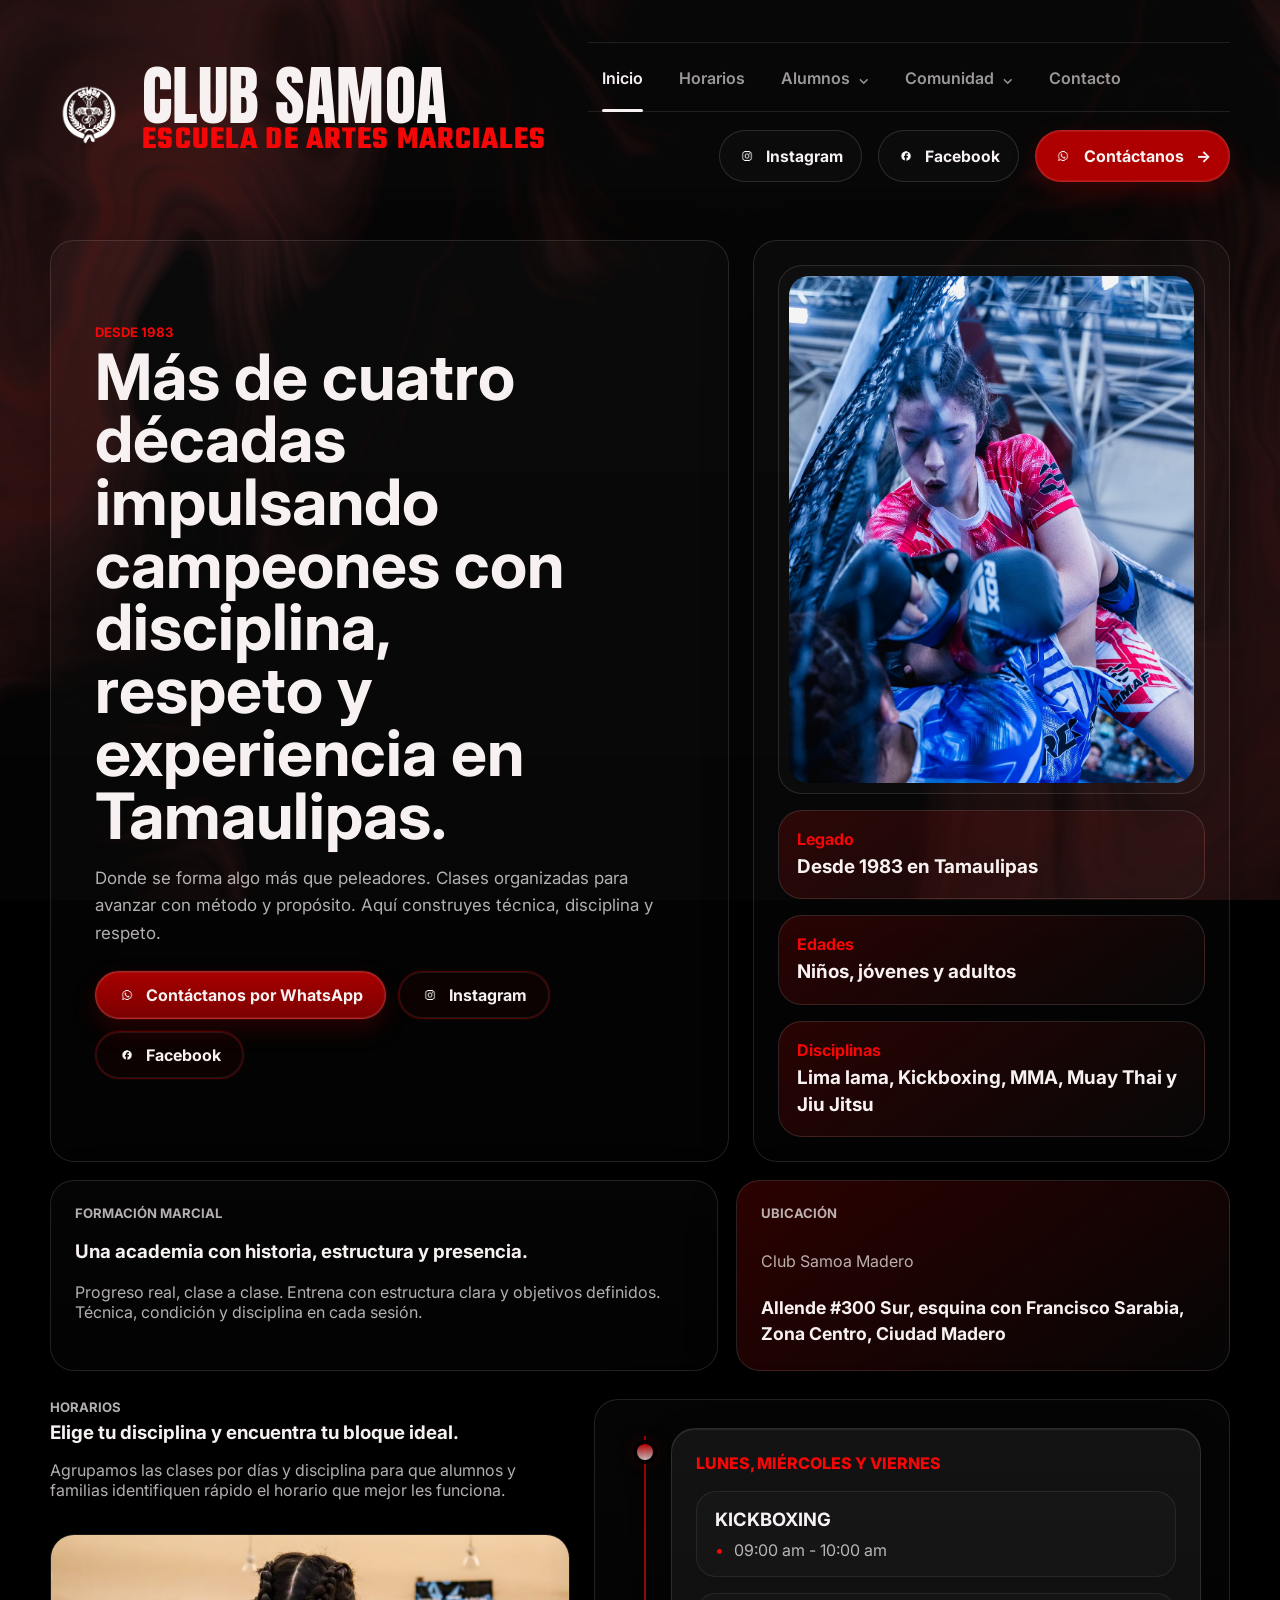
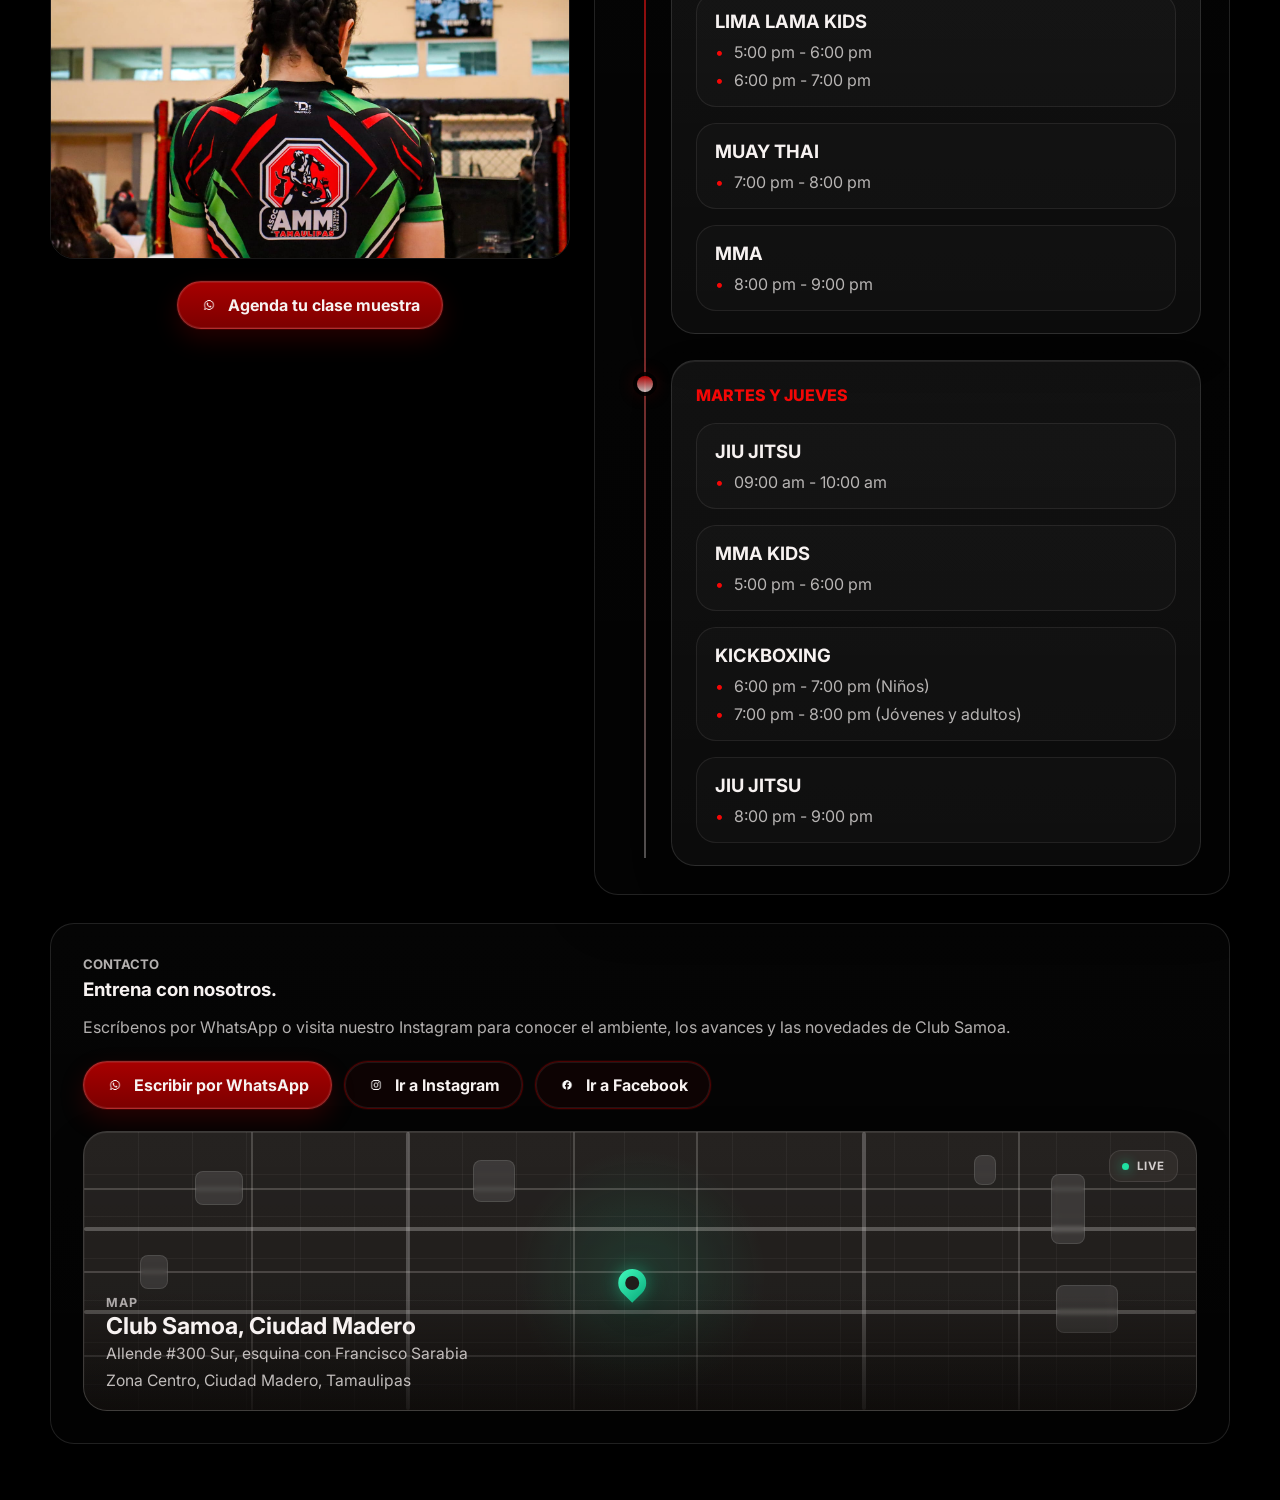
==== commit 236d0bb4: "Add animated WebGL smoke background - Port the spooky-smoke shader from the React component to vanil" ====
--- a/index.html
+++ b/index.html
@@ -334,6 +334,7 @@
       </main>
     </div>
 
+    <script src="./smoke-background.js"></script>
     <script src="./script.js"></script>
   </body>
   </html>
--- a/styles.css
+++ b/styles.css
@@ -30,11 +30,32 @@
   margin: 0;
   font-family: "Inter", sans-serif;
   min-height: 100vh;
-  background:
-    linear-gradient(180deg, rgba(0, 0, 0, 0.72), rgba(0, 0, 0, 0.84)),
-    url("./images/back2.png") center top / cover fixed,
-    #000000;
+  /* Solid fallback — sits behind #smoke-bg-canvas (z-index:-2) and
+     ::before darkening overlay (z-index:-1). */
+  background: #000000;
   color: var(--text);
+  position: relative;
+}
+
+/* Animated WebGL smoke canvas, mounted by smoke-background.js */
+#smoke-bg-canvas {
+  position: fixed;
+  inset: 0;
+  width: 100%;
+  height: 100%;
+  z-index: -2;
+  pointer-events: none;
+  display: block;
+}
+
+/* Darkening overlay above the canvas so foreground text stays readable. */
+body::before {
+  content: "";
+  position: fixed;
+  inset: 0;
+  z-index: -1;
+  pointer-events: none;
+  background: linear-gradient(180deg, rgba(0, 0, 0, 0.62), rgba(0, 0, 0, 0.78));
 }
 
 a {
@@ -604,13 +625,6 @@
   border-radius: 24px;
 }
 
-.hero-logo-wrap:has(.hero-photo) {
-  padding: 0;
-  border: 0;
-  background: transparent;
-  border-radius: 0;
-}
-
 .hero-logo {
   width: min(100%, 280px);
   aspect-ratio: 1;
@@ -624,7 +638,7 @@
   height: min(100%, 520px);
   aspect-ratio: 4 / 5;
   object-fit: cover;
-  border-radius: 0;
+  border-radius: 20px;
 }
 
 .hero-stat {
